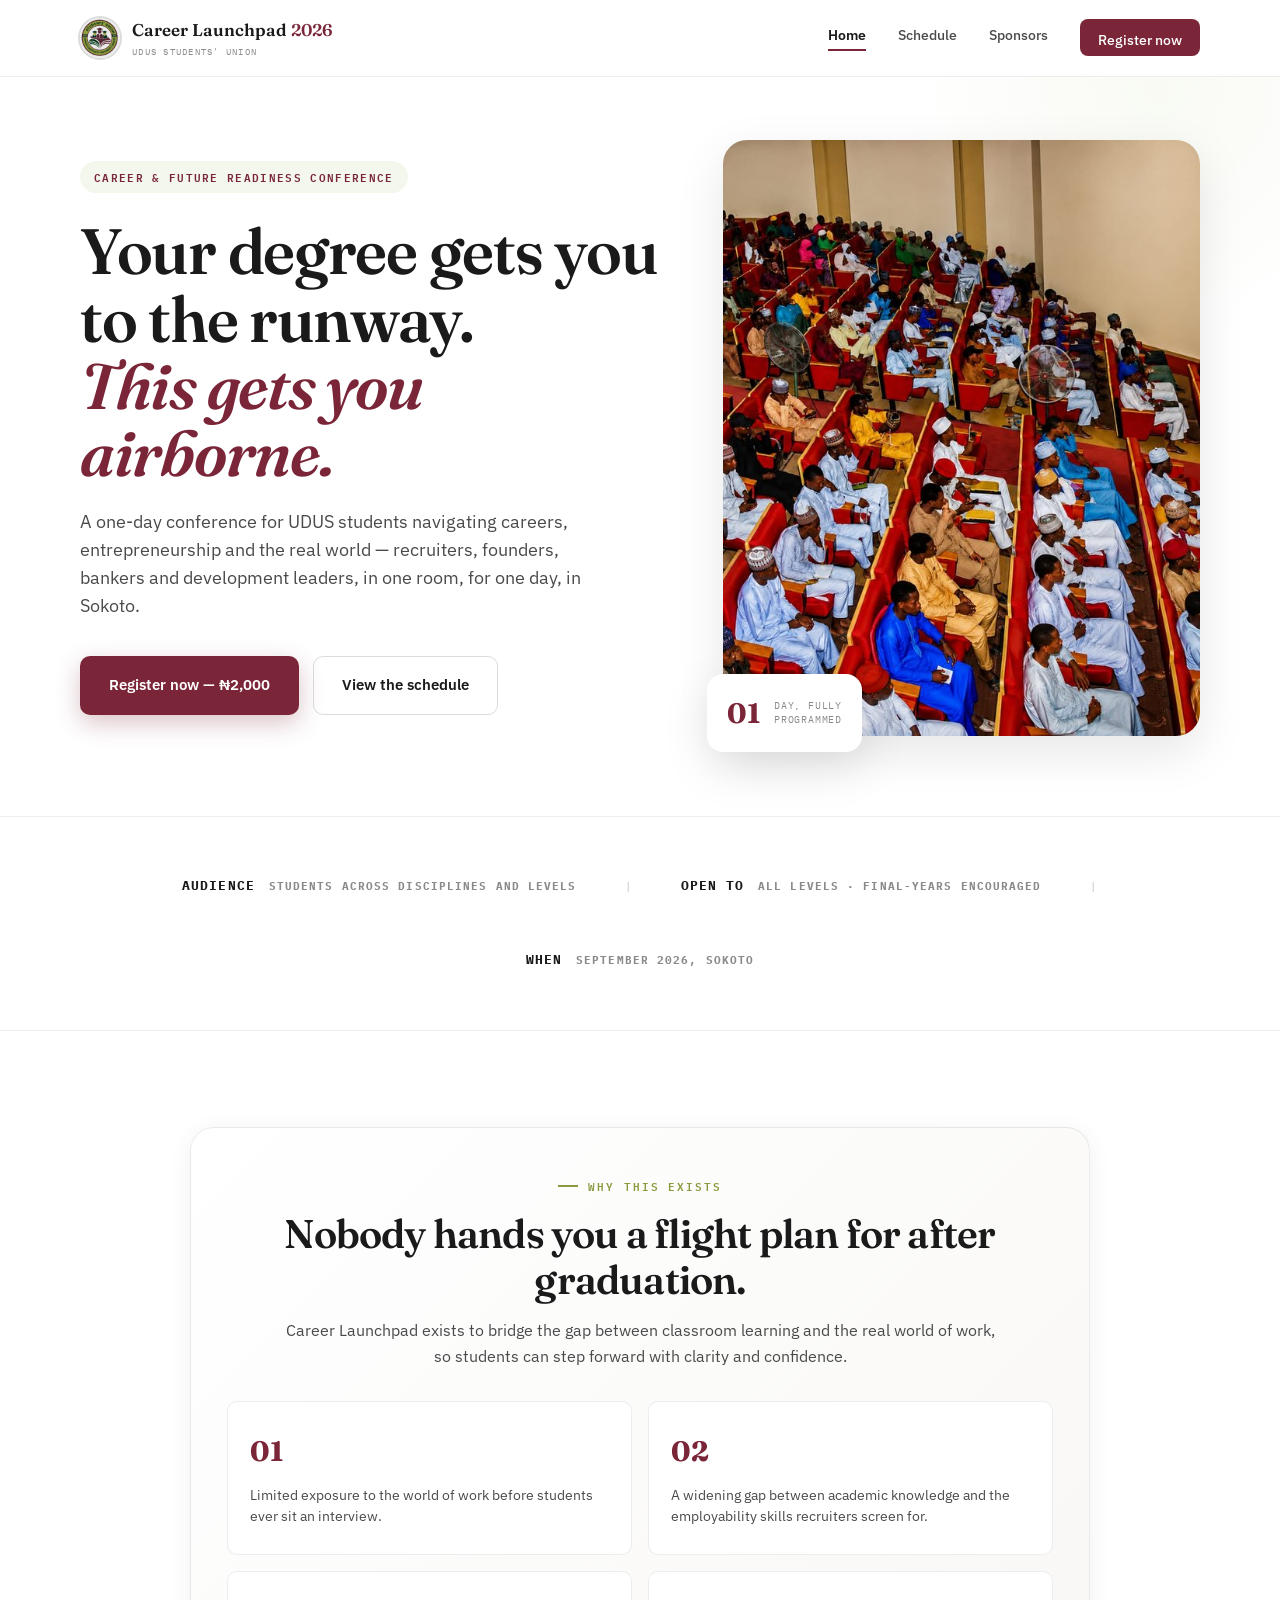
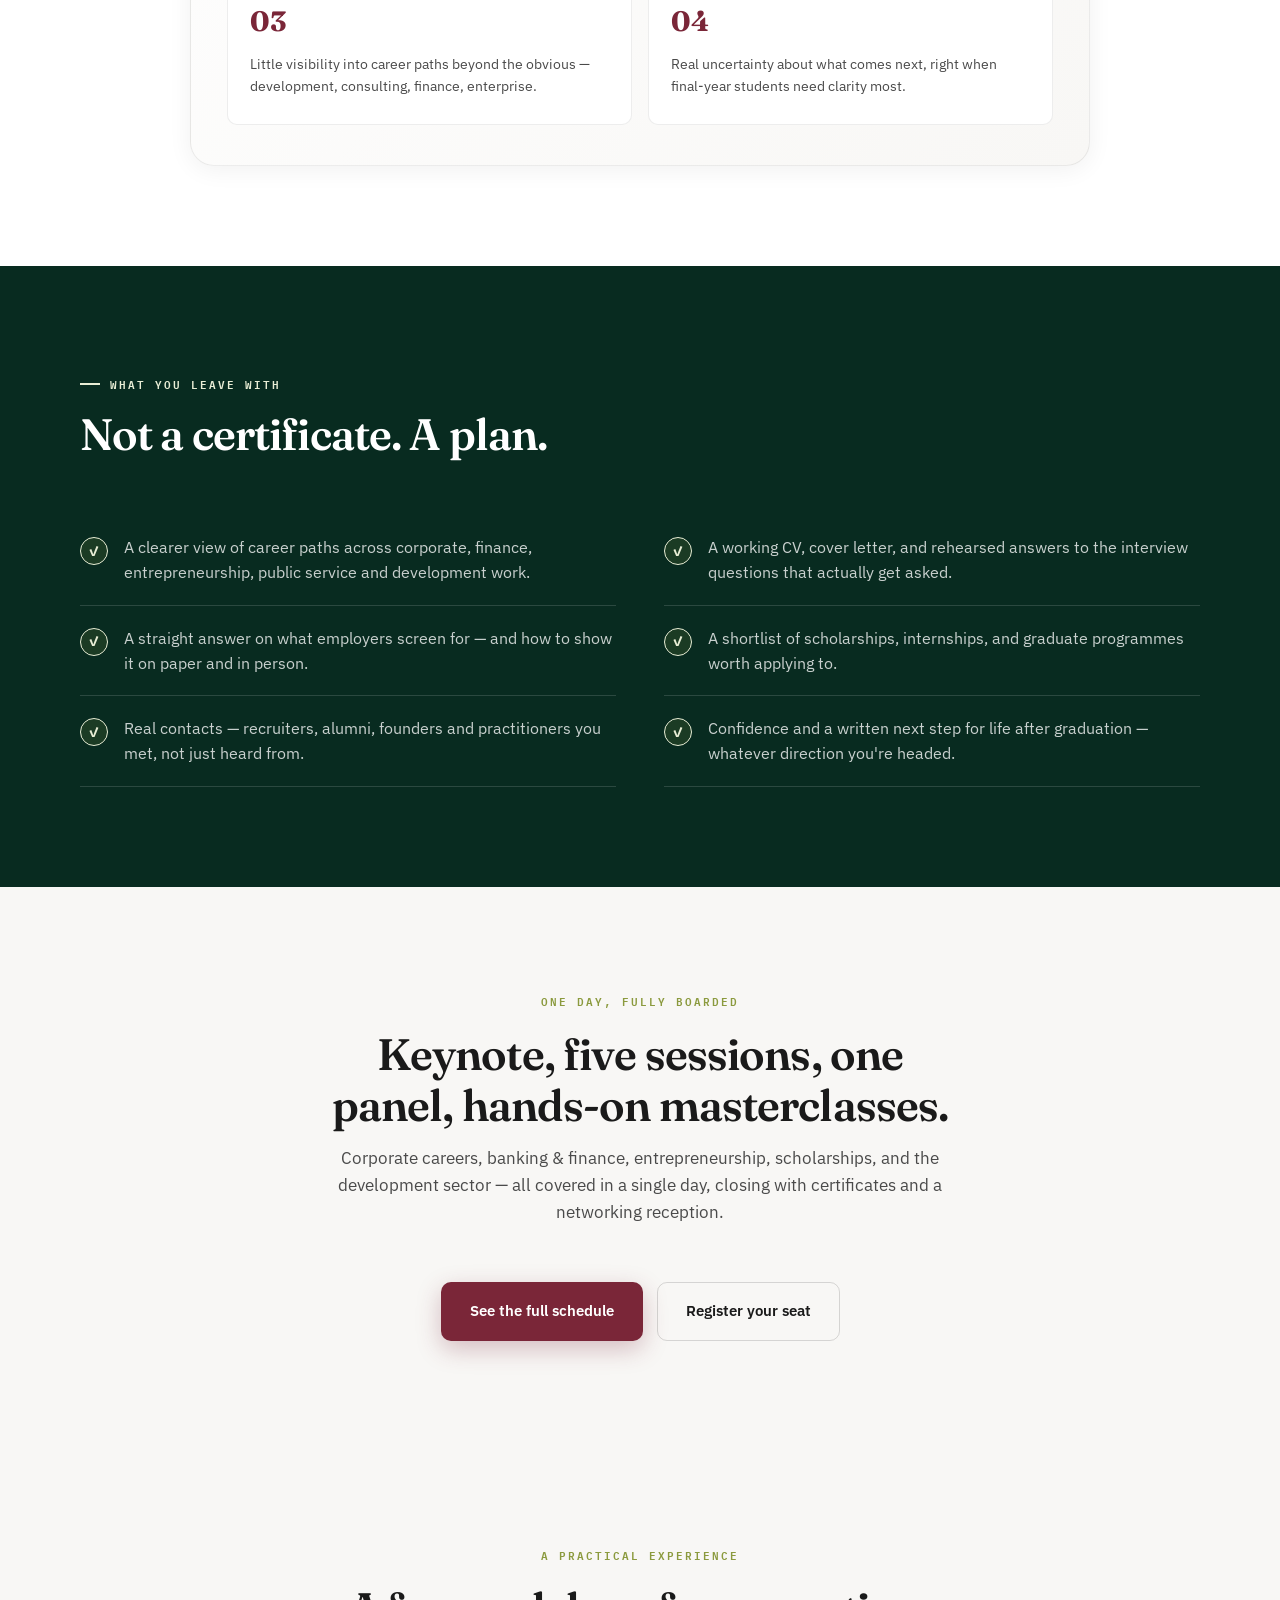
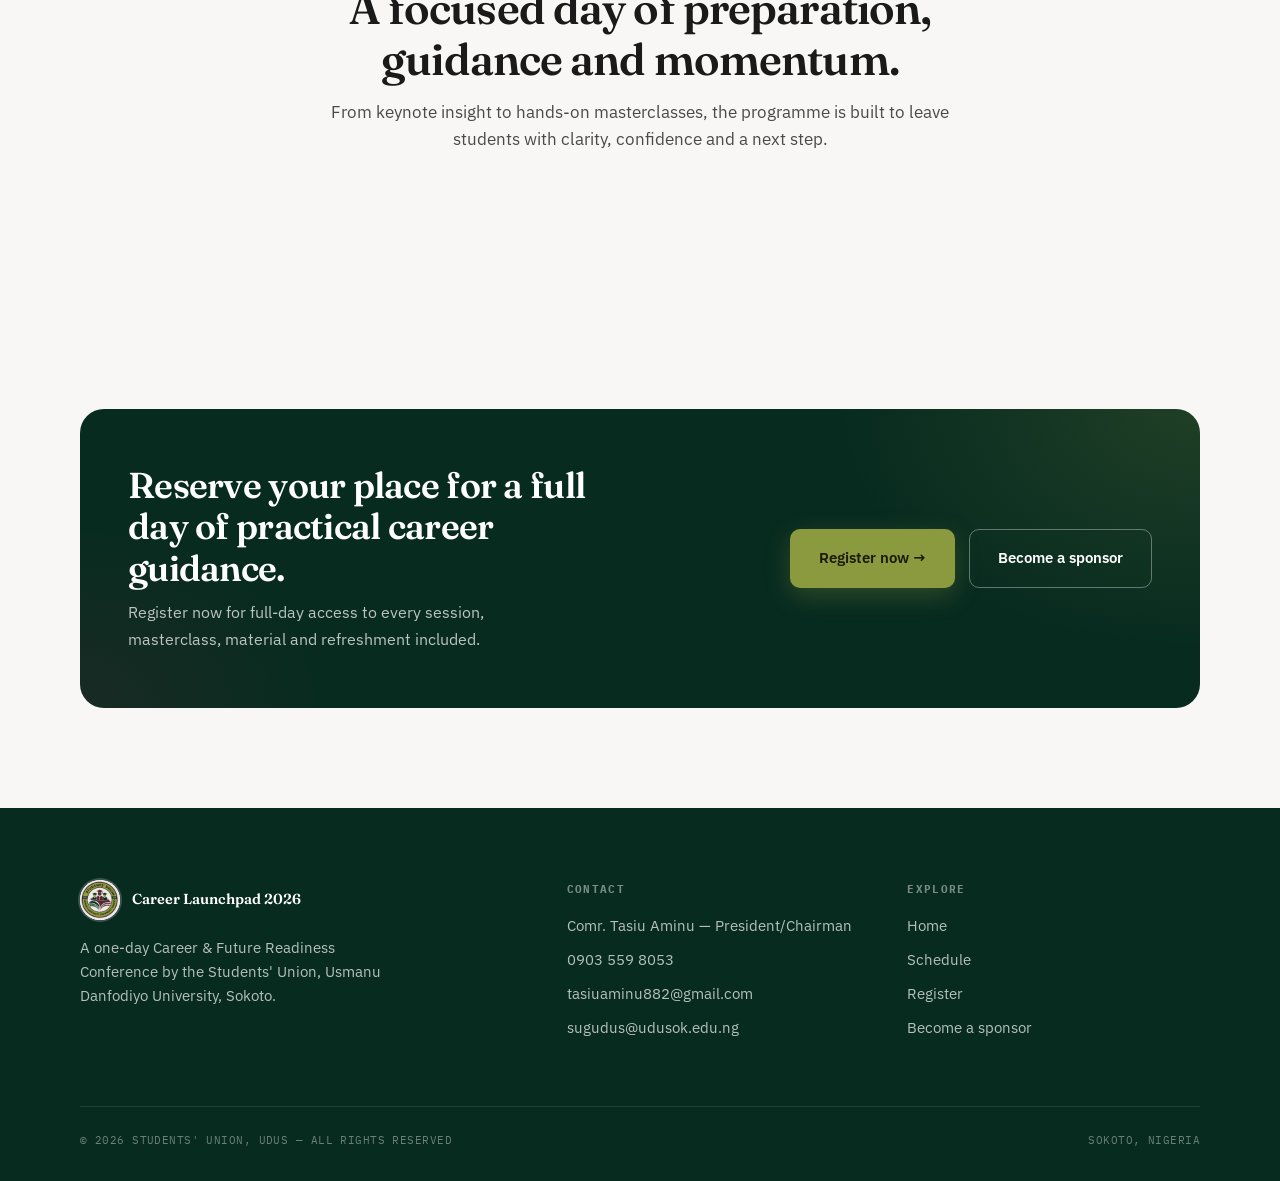
==== index.html @ d5c32422 "first commit" ====
<!DOCTYPE html>
<html lang="en">
<head>
<meta charset="UTF-8">
<meta name="viewport" content="width=device-width, initial-scale=1.0">
<title>Career Launchpad 2026 — Career &amp; Future Readiness Conference | UDUS</title>
<meta name="description" content="Career Launchpad 2026: a one-day Career & Future Readiness Conference at Usmanu Danfodiyo University, Sokoto. Navigating Careers, Entrepreneurship and the Real World.">
<link rel="preconnect" href="https://fonts.googleapis.com">
<link rel="preconnect" href="https://fonts.gstatic.com" crossorigin>
<link href="https://fonts.googleapis.com/css2?family=Fraunces:ital,wght@0,500;0,600;0,700;1,500;1,600&family=IBM+Plex+Sans:wght@400;500;600;700&family=IBM+Plex+Mono:wght@400;500;600&display=swap" rel="stylesheet">
<link rel="stylesheet" href="styles.css">
</head>
<body>

<!-- ============ NAV ============ -->
<header class="site">
  <div class="navbar">
    <a href="index.html" class="brandmark">
      <span class="mark"><img src="images/logo.jpg" alt="UDUS Students' Union crest"></span>
      <div>Career Launchpad <span style="color:var(--maroon)">2026</span><small>UDUS Students' Union</small></div>
    </a>
    <input type="checkbox" id="navToggle">
    <nav class="links">
      <a href="index.html" class="active">Home</a>
      <a href="schedule.html">Schedule</a>
      <a href="sponsors.html">Sponsors</a>
      <a href="register.html" class="nav-cta">Register now</a>
    </nav>
    <label for="navToggle" class="burger"><span></span><span></span><span></span></label>
  </div>
</header>

<!-- ============ HERO ============ -->
<section class="home-hero">
  <div class="wrap home-grid">
    <div class="reveal">
      <span class="theme-tag">Career &amp; Future Readiness Conference</span>
      <h1 class="hero-title">Your degree gets you to the runway.<br><em>This gets you airborne.</em></h1>
      <p class="hero-sub">A one-day conference for UDUS students navigating careers, entrepreneurship and the real world — recruiters, founders, bankers and development leaders, in one room, for one day, in Sokoto.</p>
      <div class="hero-actions">
        <a href="register.html" class="btn btn-primary">Register now — ₦2,000</a>
        <a href="schedule.html" class="btn btn-ghost">View the schedule</a>
      </div>
    </div>

    <div class="hero-image-wrap reveal reveal-delay-1">
      <div class="img-frame">
        <picture>
          <source media="(max-width: 768px)" srcset="images/hero-mobile.jpg">
          <img src="images/hero.jpg" alt="Career Launchpad attendees on the UDUS campus" onerror="this.style.display='none'; this.parentElement.classList.remove('loaded');" onload="this.parentElement.classList.add('loaded');">
        </picture>
      </div>
      <div class="hero-badge">
        <span class="num">01</span>
        <span class="lbl">Day, fully<br>programmed</span>
      </div>
    </div>
  </div>
</section>

<!-- ============ TRUST BAR ============ -->
<section style="padding:28px 0; border-bottom:1px solid var(--line);">
  <div class="wrap">
    <div class="trust-bar reveal">
      <span><strong>Audience</strong> Students across disciplines and levels</span>
      <span style="color:var(--line-strong);">|</span>
      <span><strong>Open to</strong> All levels · final-years encouraged</span>
      <span style="color:var(--line-strong);">|</span>
      <span><strong>When</strong> September 2026, Sokoto</span>
    </div>
  </div>
</section>

<!-- ============ ABOUT / WHY ============ -->
<section id="about" class="about-section">
  <div class="wrap">
    <div class="about-grid reveal">
      <div class="about-intro-card">
        <div class="section-head about-head">
          <span class="eyebrow">Why this exists</span>
          <h2>Nobody hands you a flight plan for after graduation.</h2>
          <p>Career Launchpad exists to bridge the gap between classroom learning and the real world of work, so students can step forward with clarity and confidence.</p>
        </div>
        <div class="stat-grid-2">
          <div class="stat-cell">
            <div class="n">01</div>
            <div class="t">Limited exposure to the world of work before students ever sit an interview.</div>
          </div>
          <div class="stat-cell">
            <div class="n">02</div>
            <div class="t">A widening gap between academic knowledge and the employability skills recruiters screen for.</div>
          </div>
          <div class="stat-cell">
            <div class="n">03</div>
            <div class="t">Little visibility into career paths beyond the obvious — development, consulting, finance, enterprise.</div>
          </div>
          <div class="stat-cell">
            <div class="n">04</div>
            <div class="t">Real uncertainty about what comes next, right when final-year students need clarity most.</div>
          </div>
        </div>
      </div>
    </div>
  </div>
</section>

<!-- ============ WHAT YOU LEAVE WITH ============ -->
<section class="band-dark">
  <div class="wrap">
    <div class="section-head reveal">
      <span class="eyebrow on-dark">What you leave with</span>
      <h2>Not a certificate. A plan.</h2>
    </div>
    <div class="outcome-list reveal">
      <div class="outcome-item"><span class="mark">✓</span><p>A clearer view of career paths across corporate, finance, entrepreneurship, public service and development work.</p></div>
      <div class="outcome-item"><span class="mark">✓</span><p>A working CV, cover letter, and rehearsed answers to the interview questions that actually get asked.</p></div>
      <div class="outcome-item"><span class="mark">✓</span><p>A straight answer on what employers screen for — and how to show it on paper and in person.</p></div>
      <div class="outcome-item"><span class="mark">✓</span><p>A shortlist of scholarships, internships, and graduate programmes worth applying to.</p></div>
      <div class="outcome-item"><span class="mark">✓</span><p>Real contacts — recruiters, alumni, founders and practitioners you met, not just heard from.</p></div>
      <div class="outcome-item"><span class="mark">✓</span><p>Confidence and a written next step for life after graduation — whatever direction you're headed.</p></div>
    </div>
  </div>
</section>

<!-- ============ PROGRAM TEASER ============ -->
<section class="band-alt">
  <div class="wrap">
    <div class="section-head reveal center">
      <span class="eyebrow center">One day, fully boarded</span>
      <h2>Keynote, five sessions, one panel, hands-on masterclasses.</h2>
      <p>Corporate careers, banking &amp; finance, entrepreneurship, scholarships, and the development sector — all covered in a single day, closing with certificates and a networking reception.</p>
    </div>
    <div class="hero-actions reveal" style="justify-content:center;">
      <a href="schedule.html" class="btn btn-primary">See the full schedule</a>
      <a href="register.html" class="btn btn-ghost">Register your seat</a>
    </div>
  </div>
</section>

<!-- ============ EXPERIENCE SNAPSHOT ============ -->
<section class="band-alt">
  <div class="wrap">
    <div class="section-head reveal center">
      <span class="eyebrow center">A practical experience</span>
      <h2>A focused day of preparation, guidance and momentum.</h2>
      <p>From keynote insight to hands-on masterclasses, the programme is built to leave students with clarity, confidence and a next step.</p>
    </div>
  </div>
</section>

<!-- ============ CTA BANNER ============ -->
<section class="band-alt">
  <div class="wrap">
    <div class="cta-banner reveal">
      <div>
        <h3>Reserve your place for a full day of practical career guidance.</h3>
        <p>Register now for full-day access to every session, masterclass, material and refreshment included.</p>
      </div>
      <div class="cta-actions">
        <a href="register.html" class="btn btn-olive">Register now →</a>
        <a href="sponsors.html" class="btn btn-ghost on-dark">Become a sponsor</a>
      </div>
    </div>
  </div>
</section>

<!-- ============ FOOTER ============ -->
<footer>
  <div class="wrap">
    <div class="foot-grid">
      <div>
        <a href="index.html" class="brandmark" style="margin-bottom:16px; display:flex;">
          <span class="mark"><img src="images/logo.jpg" alt="UDUS Students' Union crest"></span>
          Career Launchpad 2026
        </a>
        <p style="max-width:320px;">A one-day Career &amp; Future Readiness Conference by the Students' Union, Usmanu Danfodiyo University, Sokoto.</p>
      </div>
      <div>
        <h5>Contact</h5>
        <p>Comr. Tasiu Aminu — President/Chairman</p>
        <a href="tel:+2349035598053">0903 559 8053</a>
        <a href="mailto:tasiuaminu882@gmail.com">tasiuaminu882@gmail.com</a>
        <a href="mailto:sugudus@udusok.edu.ng">sugudus@udusok.edu.ng</a>
      </div>
      <div>
        <h5>Explore</h5>
        <a href="index.html">Home</a>
        <a href="schedule.html">Schedule</a>
        <a href="register.html">Register</a>
        <a href="sponsors.html">Become a sponsor</a>
      </div>
    </div>
    <div class="foot-bottom">
      <span>© 2026 STUDENTS' UNION, UDUS — ALL RIGHTS RESERVED</span>
      <span>SOKOTO, NIGERIA</span>
    </div>
  </div>
</footer>

<div class="toast" id="toast"></div>

<script src="script.js"></script>
</body>
</html>
---- styles.css ----
/* ==========================================================================
   CAREER LAUNCHPAD 2026 — Clean, white-based, highly converting redesign
   White + SU Logo accents (maroon, olive, forest green)
   Mobile-first, scroll-reveal, image-integrated
   ========================================================================== */

:root{
  /* === Base whites & neutrals === */
  --bg:          #FFFFFF;
  --bg-soft:     #F8F7F5;
  --bg-warm:     #F0EDE8;
  --surface:     #FFFFFF;
  --surface-warm:#FAF9F7;
  --ink:         #1A1A1A;
  --ink-soft:    #4A4A4A;
  --ink-faint:   #8A8A8A;
  --ink-muted:   #B0B0B0;

  /* === SU Logo colours === */
  --maroon:      #7A2638;
  --maroon-light:#94304A;
  --maroon-deep: #5C1C2A;
  --green:       #0B3D2E;
  --green-deep:  #082B20;
  --olive:       #8B9A3E;
  --olive-soft:  #E8EDD5;
  --olive-light: #F4F7EC;

  /* === Functional === */
  --line:          rgba(0,0,0,0.07);
  --line-strong:   rgba(0,0,0,0.14);
  --line-white:    rgba(255,255,255,0.14);
  --shadow:        0 4px 24px rgba(0,0,0,0.06);
  --shadow-md:     0 8px 32px rgba(0,0,0,0.08);
  --shadow-lg:     0 16px 48px rgba(0,0,0,0.10);
  --shadow-xl:     0 24px 64px rgba(0,0,0,0.12);

  /* === Typography === */
  --display: 'Fraunces', Georgia, serif;
  --body:    'IBM Plex Sans', system-ui, sans-serif;
  --mono:    'IBM Plex Mono', monospace;

  --radius:    16px;
  --radius-sm: 10px;
  --radius-lg: 24px;
  --radius-xl: 32px;
}

*{box-sizing:border-box; margin:0; padding:0;}
html{scroll-behavior:smooth;}
body{
  background:var(--bg);
  color:var(--ink);
  font-family:var(--body);
  line-height:1.65;
  -webkit-font-smoothing:antialiased;
  overflow-x:hidden;
}
a{color:inherit; text-decoration:none;}
img{max-width:100%; display:block;}
ul{list-style:none;}
button{font-family:inherit; cursor:pointer;}
input, select, textarea{font-family:inherit;}

.wrap{
  max-width:1200px;
  margin:0 auto;
  padding:0 24px;
}
@media (min-width:768px){ .wrap{padding:0 40px;} }

/* ==========================================================================
   TYPOGRAPHY
   ========================================================================== */
h1,h2,h3,h4{
  font-family:var(--display);
  font-weight:600;
  letter-spacing:-0.02em;
  color:var(--ink);
  line-height:1.15;
}

.eyebrow{
  font-family:var(--mono);
  font-size:11px;
  letter-spacing:0.18em;
  text-transform:uppercase;
  color:var(--olive);
  display:inline-flex;
  align-items:center;
  gap:10px;
  font-weight:600;
}
.eyebrow::before{
  content:'';
  width:20px; height:2px;
  background:var(--olive);
  display:inline-block;
}
.eyebrow.on-dark{ color:var(--olive-soft); }
.eyebrow.on-dark::before{ background:var(--olive-soft); }
.eyebrow.center{ justify-content:center; }
.eyebrow.center::before{ content:none; }

/* ==========================================================================
    REVEAL ANIMATIONS
    ========================================================================== */
.reveal{
  opacity:0;
  transform:translateY(28px);
  transition:opacity .8s cubic-bezier(.22,1,.36,1), transform .8s cubic-bezier(.22,1,.36,1);
}
.reveal.in{opacity:1; transform:translateY(0);}
.reveal-delay-1{transition-delay:.1s;}
.reveal-delay-2{transition-delay:.2s;}
.reveal-delay-3{transition-delay:.3s;}
@media (prefers-reduced-motion:reduce){
  .reveal{opacity:1; transform:none; transition:none;}
  html{scroll-behavior:auto;}
}

/* Staggered children reveal */
.reveal-group > * {
  opacity: 0;
  transform: translateY(20px);
  transition: opacity .6s cubic-bezier(.22,1,.36,1), transform .6s cubic-bezier(.22,1,.36,1);
}
.reveal-group.in > *:nth-child(1) { transition-delay: 0s; opacity: 1; transform: translateY(0); }
.reveal-group.in > *:nth-child(2) { transition-delay: .08s; opacity: 1; transform: translateY(0); }
.reveal-group.in > *:nth-child(3) { transition-delay: .16s; opacity: 1; transform: translateY(0); }
.reveal-group.in > *:nth-child(4) { transition-delay: .24s; opacity: 1; transform: translateY(0); }
.reveal-group.in > *:nth-child(5) { transition-delay: .32s; opacity: 1; transform: translateY(0); }
.reveal-group.in > *:nth-child(6) { transition-delay: .40s; opacity: 1; transform: translateY(0); }

/* ==========================================================================
   BUTTONS
   ========================================================================== */
.btn{
  display:inline-flex; align-items:center; justify-content:center; gap:8px;
  padding:16px 28px; border-radius:10px; font-weight:600; font-size:15px;
  border:1.5px solid transparent;
  transition:transform .25s cubic-bezier(.22,1,.36,1), box-shadow .25s cubic-bezier(.22,1,.36,1), background .25s ease, color .25s ease;
  white-space:nowrap;
  position:relative; overflow:hidden;
}
.btn::before{
  content:''; position:absolute; inset:0;
  background:linear-gradient(135deg, rgba(255,255,255,0.15) 0%, transparent 60%);
  opacity:0; transition:opacity .3s ease;
  pointer-events:none;
}
.btn:hover{transform:translateY(-3px);}
.btn:hover::before{opacity:1;}
.btn:active{transform:translateY(-1px) scale(0.98);}

.btn-primary{
  background:var(--maroon); color:#fff;
  box-shadow:0 8px 24px rgba(122,38,56,0.28);
}
.btn-primary:hover{
  background:var(--maroon-light);
  box-shadow:0 12px 32px rgba(122,38,56,0.38);
}

.btn-olive{
  background:var(--olive); color:#1a1a06;
  box-shadow:0 8px 24px rgba(139,154,62,0.28);
}
.btn-olive:hover{
  background:#9DAD48;
  box-shadow:0 12px 32px rgba(139,154,62,0.38);
}

.btn-ghost{
  background:transparent; color:var(--ink);
  border:1.5px solid var(--line-strong);
}
.btn-ghost:hover{background:var(--bg-warm); border-color:var(--ink-faint);}
.btn-ghost.on-dark{color:#fff; border-color:rgba(255,255,255,0.35);}
.btn-ghost.on-dark:hover{background:rgba(255,255,255,0.08);}

.btn-white{
  background:#fff; color:var(--maroon);
  box-shadow:0 4px 16px rgba(0,0,0,0.08);
}
.btn-white:hover{box-shadow:0 8px 24px rgba(0,0,0,0.12);}

/* Button ripple effect */
.btn::after{
  content:''; position:absolute; inset:0;
  background:radial-gradient(circle at var(--x,50%) var(--y,50%), rgba(255,255,255,0.3) 0%, transparent 60%);
  opacity:0; transition:opacity .4s ease;
  pointer-events:none;
}
.btn:hover::after{opacity:1;}

/* ==========================================================================
   PHOTO SLOTS & IMAGE FRAMES
   ========================================================================== */
.photo-slot{
  position:relative; overflow:hidden;
  background:var(--bg-warm);
  border-radius:var(--radius);
}
.photo-slot img{
  width:100%; height:100%; object-fit:cover; display:block;
  transition:transform .6s cubic-bezier(.22,1,.36,1);
}
.photo-slot img.img-loading{
  opacity:0;
}
.photo-slot img.img-loaded{
  animation:imgFadeIn .6s ease forwards;
}
.photo-slot:hover img{transform:scale(1.05);}
.photo-slot .placeholder{
  position:absolute; inset:0;
  display:flex; flex-direction:column; align-items:center; justify-content:center;
  gap:10px; text-align:center; padding:20px;
  background:
    repeating-linear-gradient(135deg, rgba(0,0,0,0.02) 0 14px, transparent 14px 28px),
    linear-gradient(160deg, var(--bg-warm), var(--surface));
  border:2px dashed var(--line-strong);
}
.photo-slot .placeholder svg{width:28px; height:28px; opacity:0.4; color:var(--maroon);}
.photo-slot .placeholder .fname{
  font-family:var(--mono); font-size:10.5px; letter-spacing:0.05em; color:var(--ink-faint);
}
.photo-slot .placeholder .fdim{
  font-family:var(--mono); font-size:9.5px; color:var(--ink-muted);
}
.photo-slot.loaded .placeholder{display:none;}

@keyframes imgFadeIn{
  from{opacity:0; transform:scale(1.02);}
  to{opacity:1; transform:scale(1);}
}

.img-frame{
  border-radius:var(--radius-lg);
  overflow:hidden;
  box-shadow:var(--shadow-lg);
}
.img-frame img{width:100%; height:100%; object-fit:cover; display:block;}

/* ==========================================================================
   NAVIGATION
   ========================================================================== */
header.site{
  position:fixed; top:0; left:0; right:0; z-index:500;
  background:rgba(255,255,255,0.92);
  backdrop-filter:blur(12px);
  border-bottom:1px solid var(--line);
  transition:background .3s ease, box-shadow .3s ease;
}
header.site.scrolled{
  background:rgba(255,255,255,0.98);
  box-shadow:0 2px 20px rgba(0,0,0,0.06);
}

/* Mobile nav overlay */
@media (max-width:860px){
  nav.links::before{
    content:''; position:fixed; inset:0; background:rgba(0,0,0,0);
    pointer-events:none; transition:background .4s ease;
    z-index:-1;
  }
  #navToggle:checked ~ nav.links::before{
    background:rgba(0,0,0,0.35); pointer-events:auto;
  }
}

/* Mobile menu link stagger animation */
@media (max-width:860px){
  nav.links a{
    opacity:0; transform:translateX(20px);
    transition:opacity .3s ease, transform .3s ease, color .2s ease;
  }
  #navToggle:checked ~ nav.links a{
    opacity:1; transform:translateX(0);
  }
  #navToggle:checked ~ nav.links a:nth-child(1){transition-delay:.05s;}
  #navToggle:checked ~ nav.links a:nth-child(2){transition-delay:.1s;}
  #navToggle:checked ~ nav.links a:nth-child(3){transition-delay:.15s;}
  #navToggle:checked ~ nav.links a:nth-child(4){transition-delay:.2s;}
  #navToggle:checked ~ nav.links a:nth-child(5){transition-delay:.25s;}
  #navToggle:checked ~ nav.links a:nth-child(6){transition-delay:.3s;}
}

/* Ensure nav links are visible on desktop */
@media (min-width:861px){
  nav.links a{opacity:1 !important; transform:none !important; transition-delay:0s !important;}
}


.navbar{
  display:flex; align-items:center; justify-content:space-between;
  padding:14px 24px;
  max-width:1200px; margin:0 auto;
}
@media (min-width:768px){ .navbar{padding:16px 40px;} }

.brandmark{
  display:flex; align-items:center; gap:12px;
  font-family:var(--display); font-weight:600; font-size:17px;
  color:var(--ink);
  transition:opacity .2s ease;
}
.brandmark:hover{opacity:0.85;}
.brandmark .mark{
  width:40px; height:40px; border-radius:50%; flex:none; overflow:hidden;
  box-shadow:0 0 0 2px var(--line-strong);
  background:var(--bg);
  transition:transform .3s ease, box-shadow .3s ease;
}
.brandmark:hover .mark{transform:scale(1.08); box-shadow:0 0 0 3px var(--maroon);}
.brandmark .mark img{width:100%; height:100%; object-fit:cover; display:block;}
.brandmark small{
  display:block; font-family:var(--mono); font-weight:400; font-size:9px;
  letter-spacing:0.14em; color:var(--ink-faint); text-transform:uppercase; margin-top:1px;
}

nav.links{display:flex; align-items:center; gap:32px;}
nav.links a{
  font-size:14px; color:var(--ink-soft); font-weight:500;
  transition:color .2s ease;
  white-space:nowrap;
  position:relative;
  padding-bottom:4px;
}
nav.links a::after{
  content:''; position:absolute; left:0; right:100%; bottom:0; height:2px;
  background:var(--maroon);
  transition:right .3s cubic-bezier(.22,1,.36,1);
}
nav.links a:hover{color:var(--ink);}
nav.links a:hover::after{right:0;}
nav.links a.active{color:var(--ink); font-weight:600;}
nav.links a.active::after{right:0;}

.nav-cta{
  background:var(--maroon);
  color:#fff !important;
  font-weight:600; font-size:13px;
  padding:10px 18px;
  border-radius:8px;
  transition:transform .2s cubic-bezier(.22,1,.36,1), box-shadow .2s ease, background .2s ease;
}
.nav-cta::after{display:none !important;}
.nav-cta:hover{transform:translateY(-2px); box-shadow:0 8px 20px rgba(122,38,56,0.3); background:var(--maroon-light);}
.nav-cta:active{transform:translateY(0) scale(0.97);}

#navToggle{display:none;}
.burger{display:none; flex-direction:column; gap:5px; cursor:pointer; z-index:600; padding:4px;}
.burger span{width:24px; height:2px; background:var(--ink); transition:all .3s cubic-bezier(.22,1,.36,1);}

@media (max-width:860px){
  nav.links{
    position:fixed; top:0; right:-100%; height:100vh; width:78%; max-width:320px;
    background:var(--surface); flex-direction:column; justify-content:center;
    align-items:flex-start; padding:40px; gap:24px; transition:right .4s cubic-bezier(.22,1,.36,1);
    border-left:1px solid var(--line); box-shadow:var(--shadow-xl);
  }
  nav.links a{font-size:18px;}
  #navToggle:checked ~ nav.links{right:0;}
  .burger{display:flex;}
  #navToggle:checked ~ .burger span:nth-child(1){transform:rotate(45deg) translate(5px,5px);}
  #navToggle:checked ~ .burger span:nth-child(2){opacity:0; transform:scaleX(0);}
  #navToggle:checked ~ .burger span:nth-child(3){transform:rotate(-45deg) translate(5px,-5px);}
}

/* ==========================================================================
   HOME HERO
   ========================================================================== */
.trust-bar{
  display:flex; flex-wrap:nowrap; justify-content:center; align-items:center; gap:10px 18px;
  text-align:center; font-size:16px; line-height:1.4; color:var(--ink-soft);
  font-weight:700;
}
.trust-bar strong{
  color:var(--ink); font-weight:900;
  text-transform:uppercase;
  letter-spacing:0.08em;
  font-size:13px;
  display:inline-block;
  margin-right:6px;
}
.trust-bar > span{
  padding:4px 0;
  white-space:nowrap;
}
@media (max-width:900px){
  .trust-bar{flex-wrap:wrap; font-size:15px;}
}
@media (max-width:760px){
  .trust-bar{flex-direction:column; gap:10px; font-size:15px;}
  .trust-bar > span{display:block; white-space:normal;}
  .trust-bar [style*="color:var(--line-strong)"]{display:none;}
}

.home-hero{
  padding:140px 0 80px;
  background:var(--bg);
  position:relative;
  border-bottom:1px solid var(--line);
  overflow:hidden;
}
.home-hero::before{
  content:''; position:absolute; top:-20%; right:-10%; width:500px; height:500px;
  background:radial-gradient(circle, var(--olive-light) 0%, transparent 70%);
  opacity:0.6; pointer-events:none;
  animation:heroGlow 8s ease-in-out infinite alternate;
}
@keyframes heroGlow{
  from{transform:scale(1) translate(0,0); opacity:0.5;}
  to{transform:scale(1.1) translate(-20px,10px); opacity:0.7;}
}

.home-grid{
  display:grid; grid-template-columns:1.1fr 0.9fr; gap:60px; align-items:center;
  position:relative; z-index:1;
}
@media (max-width:960px){ .home-grid{grid-template-columns:1fr; gap:48px;} }

.theme-tag{
  font-family:var(--mono); font-size:11px; letter-spacing:0.12em; text-transform:uppercase;
  color:var(--maroon); background:var(--olive-light);
  padding:7px 14px; border-radius:20px; font-weight:600;
  display:inline-block; margin-bottom:24px;
}

h1.hero-title{
  font-size:clamp(36px, 5.5vw, 64px);
  line-height:1.05;
  color:var(--ink);
}
h1.hero-title em{
  font-style:italic; color:var(--maroon);
}

.hero-sub{
  margin-top:22px; max-width:520px;
  font-size:17.5px; color:var(--ink-soft); line-height:1.6;
}

.hero-actions{
  display:flex; gap:14px; margin-top:36px; flex-wrap:wrap;
}

.hero-meta{
  display:flex; gap:32px; margin-top:40px; flex-wrap:wrap;
}
.hero-meta div{
  font-family:var(--mono); font-size:11px; color:var(--ink-faint);
  text-transform:uppercase; letter-spacing:0.08em;
}
.hero-meta div b{
  display:block; font-family:var(--body); font-size:15px; color:var(--ink);
  font-weight:600; text-transform:none; letter-spacing:0; margin-top:4px;
}

/* Hero image card */
.hero-image-wrap{
  position:relative;
}
.hero-image-wrap .img-frame{
  aspect-ratio:4/5;
  position:relative;
}
.hero-image-wrap .hero-badge{
  position:absolute; bottom:-16px; left:-16px; z-index:3;
  background:var(--surface); border-radius:var(--radius);
  padding:16px 20px; box-shadow:var(--shadow-lg);
  display:flex; align-items:center; gap:14px;
}
.hero-badge .num{
  font-family:var(--display); font-size:28px; color:var(--maroon); font-weight:700;
}
.hero-badge .lbl{
  font-family:var(--mono); font-size:10px; color:var(--ink-faint);
  text-transform:uppercase; letter-spacing:0.08em; max-width:110px; line-height:1.4;
}

@media (max-width:960px){
  .home-hero{padding:120px 0 60px;}
  .hero-image-wrap .hero-badge{bottom:-12px; left:12px;}
}
@media (max-width:560px){
  .wrap{padding:0 20px;}
  .home-hero{padding:110px 0 48px;}
  .page-hero{padding:128px 0 56px;}
  .hero-actions{flex-direction:column; align-items:stretch;}
  .hero-actions .btn{width:100%; justify-content:center;}
  .hero-meta{gap:16px; margin-top:28px;}
  .hero-meta div{flex:1 1 100%;}
  .hero-image-wrap .hero-badge{left:10px; right:10px; bottom:-8px; padding:14px 16px;}
  .section-head{margin-bottom:40px;}
  .cta-banner{padding:32px 24px;}
  .cta-actions{flex-direction:column; align-items:stretch; width:100%;}
  .cta-actions .btn{width:100%; justify-content:center;}
  .brandmark{gap:8px; font-size:15px;}
  .brandmark .mark{width:36px; height:36px;}
  .brandmark small{display:none;}
}

/* ==========================================================================
   SECTION SHELL
   ========================================================================== */
section{padding:100px 0;}
@media (max-width:768px){ section{padding:72px 0;} }

.section-head{max-width:640px; margin-bottom:56px;}
.section-head h2{font-size:clamp(28px, 3.6vw, 44px); margin-top:16px;}
.section-head p{margin-top:14px; color:var(--ink-soft); font-size:16.5px;}
.section-head.center{margin-left:auto; margin-right:auto; text-align:center;}

.band-alt{background:var(--bg-soft);}
.band-warm{background:var(--bg-warm);}
.band-dark{background:var(--green-deep); color:#fff;}
.band-maroon{background:var(--maroon); color:#fff;}
.band-dark .section-head p{color:rgba(255,255,255,0.72);}
.band-dark h2{color:#fff;}

/* ==========================================================================
   ABOUT / WHY
   ========================================================================== */
.about-section{padding-top:96px;}
.about-grid{
  display:grid; justify-items:center;
}
.about-intro-card{
  width:min(100%, 900px);
  background:linear-gradient(135deg, var(--surface), var(--bg-soft));
  border:1px solid var(--line);
  border-radius:var(--radius-lg);
  padding:40px 36px;
  box-shadow:var(--shadow);
}
.about-head{max-width:720px; margin:0 auto 24px; text-align:center;}
.about-head h2{margin-top:16px; font-size:clamp(28px,3.4vw,40px);}
.about-head p{margin-top:14px; color:var(--ink-soft); font-size:16px;}

.about-image{aspect-ratio:3/4; border-radius:var(--radius-lg); overflow:hidden; box-shadow:var(--shadow-lg);}
.about-image img{width:100%; height:100%; object-fit:cover;}

.stat-grid-2{display:grid; grid-template-columns:repeat(2,1fr); gap:16px; margin-top:32px;}
@media (max-width:900px){ .about-intro-card{padding:32px 24px;} }
@media (max-width:480px){ .stat-grid-2{grid-template-columns:1fr;} }

.stat-cell{
  background:var(--surface); border:1px solid var(--line); border-radius:var(--radius-sm);
  padding:26px 22px;
}
.stat-cell .n{font-family:var(--display); font-size:28px; font-weight:700; color:var(--maroon);}
.stat-cell .t{font-size:14px; color:var(--ink-soft); margin-top:10px; line-height:1.55;}

/* ==========================================================================
   OUTCOMES
   ========================================================================== */
.outcome-list{display:grid; grid-template-columns:repeat(2,1fr); gap:0 48px;}
@media (max-width:760px){ .outcome-list{grid-template-columns:1fr;} }

.outcome-item{
  display:flex; gap:16px; align-items:flex-start;
  padding:20px 0; border-bottom:1px solid var(--line);
}
.band-dark .outcome-item{border-bottom-color:var(--line-white);}

.outcome-item .mark{
  flex:none; width:28px; height:28px; border-radius:50%;
  background:var(--olive-light); border:1.5px solid var(--olive);
  color:var(--olive); display:flex; align-items:center; justify-content:center;
  font-size:13px; font-weight:700; margin-top:2px;
}
.band-dark .outcome-item .mark{
  background:rgba(139,154,62,0.15); border-color:var(--olive-soft); color:var(--olive-soft);
}

.outcome-item p{font-size:15.5px; color:var(--ink-soft); line-height:1.6;}
.band-dark .outcome-item p{color:rgba(255,255,255,0.78);}

/* ==========================================================================
   SCHEDULE
   ========================================================================== */
.sched-table{
  border:1px solid var(--line); border-radius:var(--radius); overflow:hidden;
  background:var(--surface); box-shadow:var(--shadow);
}
.sched-row{
  display:grid; grid-template-columns:120px 1fr 140px; gap:18px; align-items:center;
  padding:22px 28px; border-bottom:1px solid var(--line);
  transition:background .25s ease, transform .25s ease, box-shadow .25s ease;
  position:relative;
}
.sched-row:hover{background:var(--bg-soft); transform:translateX(4px); box-shadow:var(--shadow); z-index:1;}
.sched-row:last-child{border-bottom:none;}

.sched-row .tcode{
  font-family:var(--mono); font-size:11.5px; color:var(--maroon);
  letter-spacing:0.06em; font-weight:600; text-transform:uppercase;
}
.sched-row .seg h4{font-size:17px; color:var(--ink); font-weight:600; transition:color .2s ease;}
.sched-row:hover .seg h4{color:var(--maroon);}
.sched-row .seg p{font-size:14px; color:var(--ink-soft); margin-top:4px;}
.sched-row .fmt{
  font-family:var(--mono); font-size:10.5px; text-transform:uppercase; letter-spacing:0.06em;
  color:var(--ink-faint); text-align:right;
  background:var(--bg-soft); border-radius:20px; padding:6px 14px;
  justify-self:end;
  transition:background .2s ease, color .2s ease;
}
.sched-row:hover .fmt{background:var(--olive-light); color:var(--olive);}

@media (max-width:720px){
  .sched-row{grid-template-columns:1fr; gap:6px; padding:20px 22px;}
  .sched-row:hover{transform:translateY(-2px);}
  .sched-row .fmt{text-align:left; justify-self:start;}
}

/* ==========================================================================
   MASTERCLASSES
   ========================================================================== */
.mc-grid{display:grid; grid-template-columns:repeat(3,1fr); gap:20px;}
@media (max-width:960px){ .mc-grid{grid-template-columns:repeat(2,1fr);} }
@media (max-width:560px){ .mc-grid{grid-template-columns:1fr;} }

.mc-card{
  background:var(--surface); border:1px solid var(--line); border-radius:var(--radius);
  padding:28px;
  transition:transform .35s cubic-bezier(.22,1,.36,1), box-shadow .35s cubic-bezier(.22,1,.36,1), border-color .3s ease;
  position:relative; overflow:hidden;
}
.mc-card::before{
  content:''; position:absolute; top:0; left:0; right:0; height:3px;
  background:linear-gradient(90deg, var(--maroon), var(--olive));
  transform:scaleX(0); transform-origin:left;
  transition:transform .4s cubic-bezier(.22,1,.36,1);
}
.mc-card:hover{transform:translateY(-6px); box-shadow:var(--shadow-lg); border-color:var(--line-strong);}
.mc-card:hover::before{transform:scaleX(1);}
.mc-card .tag{
  font-family:var(--mono); font-size:10px; color:var(--maroon);
  letter-spacing:0.1em; text-transform:uppercase; font-weight:600;
  background:var(--olive-light); padding:5px 10px; border-radius:6px; display:inline-block;
  transition:background .3s ease, color .3s ease;
}
.mc-card:hover .tag{background:var(--maroon); color:#fff;}
.mc-card h4{font-size:18px; margin-top:14px; transition:color .2s ease;}
.mc-card:hover h4{color:var(--maroon);}
.mc-card p{font-size:14px; color:var(--ink-soft); margin-top:10px; line-height:1.6;}

/* ==========================================================================
   GALLERY
   ========================================================================== */
.gallery-grid{display:grid; grid-template-columns:repeat(4,1fr); gap:16px;}
@media (max-width:900px){ .gallery-grid{grid-template-columns:repeat(2,1fr);} }

.gallery-grid .photo-slot{aspect-ratio:1/1; border-radius:var(--radius);}
.gallery-grid .photo-slot .placeholder{border-radius:var(--radius);}

/* ==========================================================================
   CTA BANNER
   ========================================================================== */
.cta-banner{
  background:var(--green-deep); border-radius:var(--radius-lg);
  padding:56px 48px;
  display:flex; align-items:center; justify-content:space-between; gap:32px; flex-wrap:wrap;
  color:#fff; position:relative; overflow:hidden;
}
.cta-banner::before{
  content:''; position:absolute; inset:0;
  background:
    radial-gradient(ellipse 600px 400px at 100% 0%, rgba(139,154,62,0.18), transparent 60%),
    radial-gradient(ellipse 400px 300px at 0% 100%, rgba(122,38,56,0.15), transparent 60%);
}
.cta-banner > *{position:relative; z-index:1;}
.cta-banner h3{color:#fff; font-size:clamp(24px,3.2vw,36px); max-width:500px;}
.cta-banner p{color:rgba(255,255,255,0.72); margin-top:10px; max-width:440px; font-size:16px;}
.cta-actions{display:flex; gap:14px; flex-wrap:wrap;}

/* Inline CTA (light background) */
.inline-cta{
  background:var(--bg-soft); border-radius:var(--radius-lg);
  padding:48px 40px;
  display:flex; align-items:center; justify-content:space-between; gap:32px; flex-wrap:wrap;
}
.inline-cta h3{font-size:clamp(22px,2.8vw,30px);}
.inline-cta p{color:var(--ink-soft); margin-top:8px; max-width:420px;}

/* ==========================================================================
   REGISTRATION / GOOGLE FORM
   ========================================================================== */
.reg-hero{padding:160px 0 80px; background:var(--bg); border-bottom:1px solid var(--line);}

.reg-card{
  max-width:640px; margin:0 auto;
  background:var(--surface);
  border:1px solid var(--line); border-radius:var(--radius-lg);
  padding:48px 40px;
  box-shadow:var(--shadow-lg);
  text-align:center;
}
@media (max-width:560px){ .reg-card{padding:36px 24px;} }

.reg-card .price{
  font-family:var(--display); font-size:56px; font-weight:700; color:var(--maroon);
  line-height:1;
}
.reg-card .price-note{
  font-family:var(--mono); font-size:11px; letter-spacing:0.1em;
  text-transform:uppercase; color:var(--ink-faint); margin-top:8px;
}

.reg-features{
  display:grid; grid-template-columns:1fr 1fr; gap:12px;
  margin:36px 0; text-align:left;
}
@media (max-width:480px){ .reg-features{grid-template-columns:1fr;} }

.reg-feature{
  display:flex; gap:12px; align-items:flex-start;
  padding:14px; background:var(--bg-soft); border-radius:var(--radius-sm);
}
.reg-feature .check{
  flex:none; width:22px; height:22px; border-radius:50%;
  background:var(--olive-light); color:var(--olive);
  display:flex; align-items:center; justify-content:center;
  font-size:11px; font-weight:700; margin-top:2px;
}
.reg-feature p{font-size:14px; color:var(--ink-soft); line-height:1.5;}

.google-form-note{
  background:var(--olive-light); border:1px solid var(--olive-soft);
  border-radius:var(--radius-sm); padding:16px 20px;
  font-size:14px; color:var(--ink-soft); text-align:left;
  margin-bottom:24px;
}

/* ==========================================================================
   SPONSORSHIP
   ========================================================================== */
.spons-intro{display:grid; grid-template-columns:1fr 1fr; gap:48px; align-items:start;}
@media (max-width:900px){ .spons-intro{grid-template-columns:1fr;} }

.why-list{display:grid; gap:14px; margin-top:24px;}
.why-item{
  padding:18px 20px; background:var(--surface); border:1px solid var(--line); border-radius:var(--radius-sm);
  font-size:14.5px; color:var(--ink-soft); display:flex; gap:14px;
  transition:transform .2s ease, box-shadow .2s ease;
}
.why-item:hover{transform:translateY(-2px); box-shadow:var(--shadow);}
.why-item b{color:var(--ink); font-weight:600;}
.why-item .idx{
  flex:none; width:28px; height:28px; border-radius:50%;
  background:var(--olive-light); color:var(--olive);
  display:flex; align-items:center; justify-content:center;
  font-family:var(--mono); font-size:12px; font-weight:700;
}

.support-board{
  background:var(--green-deep); color:#fff; border-radius:var(--radius); overflow:hidden;
  box-shadow:var(--shadow-lg);
}
.support-head{
  padding:16px 20px; background:rgba(255,255,255,0.06);
  border-bottom:1px solid rgba(255,255,255,0.1);
  font-family:var(--mono); font-size:11px; letter-spacing:0.1em;
  text-transform:uppercase; color:rgba(255,255,255,0.55);
  display:flex; justify-content:space-between;
}
.support-row{
  display:flex; justify-content:space-between; padding:16px 20px;
  border-bottom:1px solid rgba(255,255,255,0.08);
  font-size:14px;
}
.support-row:last-child{border-bottom:none;}
.support-row .label{color:rgba(255,255,255,0.5); text-transform:uppercase; font-size:11px; letter-spacing:0.06em; font-family:var(--mono);}
.support-row .value{color:#fff; font-weight:500;}

/* Sponsor photo band */
.sponsor-photo-band{
  margin-top:56px; border-radius:var(--radius); overflow:hidden; position:relative;
  min-height:320px; aspect-ratio:16/7;
}
.sponsor-photo-band img{width:100%; height:100%; object-fit:cover;}
.sponsor-photo-band .band-copy{
  position:absolute; inset:0; z-index:2;
  display:flex; flex-direction:column; justify-content:center;
  padding:40px 48px;
  background:linear-gradient(90deg, rgba(8,43,32,0.92) 0%, rgba(8,43,32,0.5) 60%, transparent 100%);
}
.sponsor-photo-band .band-copy h4{font-size:26px; color:#fff; max-width:420px;}
.sponsor-photo-band .band-copy p{font-size:15px; color:rgba(255,255,255,0.75); margin-top:10px; max-width:380px;}

@media (max-width:760px){
  .sponsor-photo-band{aspect-ratio:auto; min-height:280px;}
  .sponsor-photo-band .band-copy{padding:28px;}
  .sponsor-photo-band .band-copy h4{font-size:22px;}
}

/* Tiers */
.tier-grid{margin-top:56px; display:grid; grid-template-columns:repeat(3,1fr); gap:20px;}
@media (max-width:960px){ .tier-grid{grid-template-columns:repeat(2,1fr);} }
@media (max-width:560px){ .tier-grid{grid-template-columns:1fr;} }

.tier-card{
  background:var(--surface); border:1px solid var(--line); border-radius:var(--radius);
  padding:28px; display:flex; flex-direction:column; gap:12px;
  transition:transform .25s ease, box-shadow .25s ease, border-color .25s ease;
}
.tier-card:hover{transform:translateY(-4px); box-shadow:var(--shadow-lg); border-color:var(--line-strong);}
.tier-card .tname{
  font-family:var(--mono); font-size:10.5px; letter-spacing:0.1em;
  text-transform:uppercase; color:var(--maroon); font-weight:600;
}
.tier-card .tamt{font-family:var(--display); font-size:26px; font-weight:700; color:var(--ink);}
.tier-card .tdesc{font-size:14px; color:var(--ink-soft); line-height:1.55;}
.tier-card .tbtn{
  margin-top:auto; text-align:center; padding:12px;
  border-radius:8px; border:1.5px solid var(--line-strong);
  font-size:14px; font-weight:600; color:var(--ink);
  transition:all .2s ease;
}
.tier-card .tbtn:hover{background:var(--maroon); border-color:var(--maroon); color:#fff;}

.tier-card.full{
  grid-column:span 3;
  background:linear-gradient(135deg, var(--green-deep), var(--green));
  color:#fff; border-color:transparent;
  display:grid; grid-template-columns:1fr auto; align-items:center; gap:24px;
}
.tier-card.full .tname{color:var(--olive-soft);}
.tier-card.full .tamt, .tier-card.full .tdesc{color:#fff;}
.tier-card.full .tdesc{color:rgba(255,255,255,0.78);}
.tier-card.full .tbtn{
  border-color:rgba(255,255,255,0.4); color:#fff;
}
.tier-card.full .tbtn:hover{background:var(--olive); border-color:var(--olive); color:#1a1a06;}

@media (max-width:960px){ .tier-card.full{grid-column:span 2;} }
@media (max-width:560px){ .tier-card.full{grid-column:span 1; grid-template-columns:1fr;} }

/* ==========================================================================
   COUNTDOWN
   ========================================================================== */
.countdown{display:flex; gap:12px; margin-top:32px; flex-wrap:wrap;}
.countdown .cd-box{
  flex:1; min-width:70px; text-align:center;
}
.countdown .cd-box .cd-num{
  font-family:var(--display); font-size:clamp(24px,3vw,32px); font-weight:700;
  color:var(--olive-soft);
  background:rgba(255,255,255,0.08); border:1px solid rgba(255,255,255,0.14);
  border-radius:8px; padding:12px 0;
}
.countdown .cd-box .cd-lbl{
  font-family:var(--mono); font-size:10px; letter-spacing:0.12em;
  text-transform:uppercase; color:rgba(255,255,255,0.55); margin-top:6px;
}

/* Light version */
.countdown-light .cd-box .cd-num{
  color:var(--maroon);
  background:var(--olive-light); border:1px solid var(--olive-soft);
}
.countdown-light .cd-box .cd-lbl{color:var(--ink-faint);}

/* ==========================================================================
   PAGE HERO
   ========================================================================== */
.page-hero{
  padding:150px 0 70px;
  background:var(--green-deep);
  color:#fff;
  position:relative;
  overflow:hidden;
  border-bottom:1px solid var(--line);
}
.page-hero::before{
  content:''; position:absolute; inset:0;
  background:
    radial-gradient(ellipse 700px 400px at 90% -10%, rgba(139,154,62,0.18), transparent 60%),
    radial-gradient(ellipse 600px 400px at 0% 110%, rgba(122,38,56,0.12), transparent 60%);
}
.page-hero .wrap{position:relative; z-index:1;}
.page-hero .eyebrow.on-dark{color:var(--olive-soft);}
.page-hero .eyebrow.on-dark::before{background:var(--olive-soft);}
.page-hero h1{color:#fff; font-size:clamp(34px,5vw,54px); margin-top:14px; max-width:680px;}
.page-hero p{color:rgba(255,255,255,0.72); margin-top:16px; max-width:560px; font-size:17px;}
.page-hero .hero-strip{
  display:flex; gap:36px; margin-top:36px; flex-wrap:wrap;
}
.page-hero .hero-strip div{
  font-family:var(--mono); font-size:11px; color:rgba(255,255,255,0.5);
  text-transform:uppercase; letter-spacing:0.08em;
}
.page-hero .hero-strip div b{
  display:block; font-family:var(--body); font-size:15px; color:#fff;
  font-weight:600; text-transform:none; letter-spacing:0; margin-top:4px;
}

/* ==========================================================================
   FOOTER
   ========================================================================== */
footer{
  background:var(--green-deep); color:rgba(255,255,255,0.78);
  padding:72px 0 32px;
}
.foot-grid{
  display:grid; grid-template-columns:1.5fr 1fr 1fr;
  gap:48px;
}
@media (max-width:800px){ .foot-grid{grid-template-columns:1fr; gap:36px;} }

.foot-grid h5{
  font-family:var(--mono); font-size:11px; letter-spacing:0.12em;
  text-transform:uppercase; color:rgba(255,255,255,0.45); margin-bottom:16px;
}
.foot-grid p, .foot-grid a{
  font-size:14.5px; color:rgba(255,255,255,0.7);
  display:block; margin-bottom:10px; transition:color .2s ease;
}
.foot-grid a:hover{color:#fff;}
.foot-grid .brandmark{color:#fff; margin-bottom:16px; display:flex !important;}
.foot-grid .brandmark .mark{box-shadow:0 0 0 2px rgba(255,255,255,0.2);}

.foot-bottom{
  margin-top:56px; padding-top:24px;
  border-top:1px solid rgba(255,255,255,0.1);
  display:flex; justify-content:space-between; flex-wrap:wrap; gap:10px;
  font-family:var(--mono); font-size:11px; color:rgba(255,255,255,0.4);
  letter-spacing:0.04em;
}

/* ==========================================================================
   MODAL
   ========================================================================== */
.modal-overlay{
  position:fixed; inset:0; background:rgba(8,20,15,0.55); backdrop-filter:blur(5px);
  display:none; align-items:center; justify-content:center; z-index:900; padding:20px;
}
.modal-overlay.open{display:flex;}
.modal{
  background:var(--surface); color:var(--ink); border-radius:var(--radius); max-width:480px; width:100%;
  padding:36px; max-height:88vh; overflow-y:auto; position:relative; box-shadow:var(--shadow-xl);
}
.modal-close{
  position:absolute; top:18px; right:18px; width:32px; height:32px; border-radius:50%;
  border:1px solid var(--line); background:var(--bg); display:flex; align-items:center; justify-content:center;
  font-size:16px; color:var(--ink-soft); cursor:pointer; transition:all .2s ease;
}
.modal-close:hover{background:var(--bg-warm); color:var(--ink);}
.modal h3{font-size:22px;}
.modal .sub{font-size:14px; color:var(--ink-soft); margin-top:6px;}
.modal form{margin-top:24px; display:grid; gap:14px;}
.modal textarea{
  width:100%; padding:12px 14px; border-radius:8px; border:1.5px solid var(--line-strong);
  resize:vertical; min-height:80px; font-size:14.5px; outline:none;
}
.modal textarea:focus{border-color:var(--maroon);}
.modal .submit-btn{
  margin-top:4px; padding:14px; border-radius:8px; border:none;
  background:var(--maroon); color:#fff; font-weight:600; font-size:15px;
  transition:background .2s ease;
}
.modal .submit-btn:hover{background:var(--maroon-light);}

/* ==========================================================================
   FORM FIELDS
   ========================================================================== */
.field label{
  display:block; font-family:var(--mono); font-size:10.5px; text-transform:uppercase;
  letter-spacing:0.08em; color:var(--ink-faint); margin-bottom:6px;
}
.field input, .field select, .field textarea{
  width:100%; padding:13px 14px; border-radius:8px; border:1.5px solid var(--line-strong);
  background:#fff; font-size:15px; color:var(--ink); outline:none;
  transition:border-color .15s ease, box-shadow .15s ease;
}
.field input:focus, .field select:focus, .field textarea:focus{
  border-color:var(--maroon);
  box-shadow:0 0 0 3px rgba(122,38,56,0.08);
}
.field-row{display:grid; grid-template-columns:1fr 1fr; gap:14px;}
@media (max-width:480px){ .field-row{grid-template-columns:1fr;} }

/* ==========================================================================
   TOAST
   ========================================================================== */
.toast{
  position:fixed; bottom:28px; left:50%; transform:translateX(-50%) translateY(20px);
  background:var(--maroon); color:#fff; padding:14px 24px; border-radius:10px;
  font-size:14px; font-weight:600; opacity:0; pointer-events:none;
  transition:all .35s ease; z-index:999; box-shadow:var(--shadow-lg);
}
.toast.show{opacity:1; transform:translateX(-50%) translateY(0);}

/* ==========================================================================
   MARQUEE / TRUST BAR
   ========================================================================== */
.trust-bar{
  display:flex; align-items:center; justify-content:center; gap:48px;
  padding:28px 0; flex-wrap:wrap;
}
.trust-bar span{
  font-family:var(--mono); font-size:11px; letter-spacing:0.1em;
  text-transform:uppercase; color:var(--ink-faint);
}

/* ==========================================================================
   UTILITY
   ========================================================================== */
.text-center{text-align:center;}
.mt-8{margin-top:8px;} .mt-16{margin-top:16px;} .mt-24{margin-top:24px;} .mt-32{margin-top:32px;} .mt-48{margin-top:48px;}
.mb-8{margin-bottom:8px;} .mb-16{margin-bottom:16px;} .mb-24{margin-bottom:24px;} .mb-32{margin-bottom:32px;} .mb-48{margin-bottom:48px;}

/* ==========================================================================
   FLOATING PARTICLES (subtle background decoration)
   ========================================================================== */
.particles-bg{
  position:absolute; inset:0; overflow:hidden; pointer-events:none; z-index:0;
}
.particles-bg .particle{
  position:absolute; border-radius:50%; opacity:0.06;
  animation:particleFloat 20s ease-in-out infinite;
}
.particles-bg .particle:nth-child(1){width:300px; height:300px; background:var(--olive); top:10%; left:-5%; animation-delay:0s; animation-duration:25s;}
.particles-bg .particle:nth-child(2){width:200px; height:200px; background:var(--maroon); top:60%; right:-3%; animation-delay:-5s; animation-duration:20s;}
.particles-bg .particle:nth-child(3){width:150px; height:150px; background:var(--green); bottom:10%; left:30%; animation-delay:-10s; animation-duration:22s;}

@keyframes particleFloat{
  0%, 100%{transform:translateY(0) translateX(0);}
  25%{transform:translateY(-20px) translateX(10px);}
  50%{transform:translateY(10px) translateX(-15px);}
  75%{transform:translateY(-15px) translateX(5px);}
}

/* ==========================================================================
   BOARDING PASS
   ========================================================================== */
.boarding-pass{
  max-width:520px;
  margin:0 auto;
  background:linear-gradient(180deg, #fff 0%, #faf9f7 100%);
  border-radius:var(--radius-lg);
  box-shadow:0 20px 60px rgba(0,0,0,0.1), 0 0 0 1px rgba(0,0,0,0.06);
  overflow:hidden;
  position:relative;
}
.boarding-pass::before{
  content:''; position:absolute; top:0; left:0; right:0; height:4px;
  background:linear-gradient(90deg, var(--maroon), var(--olive), var(--green));
}

/* Header */
.bp-header{
  display:flex; align-items:center; justify-content:space-between;
  padding:20px 28px 16px;
  border-bottom:1px dashed var(--line);
}
.bp-airline{
  display:flex; align-items:center; gap:10px;
}
.bp-logo{
  width:32px; height:32px; border-radius:50%;
  background:var(--maroon); color:#fff;
  display:flex; align-items:center; justify-content:center;
  font-size:16px;
}
.bp-airline-name{
  font-family:var(--mono); font-size:11px; letter-spacing:0.14em;
  text-transform:uppercase; color:var(--ink-faint); font-weight:600;
}
.bp-class{
  font-family:var(--mono); font-size:10px; letter-spacing:0.1em;
  text-transform:uppercase; color:var(--olive); font-weight:600;
  background:var(--olive-light); padding:4px 10px; border-radius:4px;
}

/* Body */
.bp-body{padding:28px;}

/* Route */
.bp-route{
  display:flex; align-items:center; justify-content:space-between;
  gap:16px; margin-bottom:28px;
}
.bp-station{text-align:center;}
.bp-station .bp-code{
  font-family:var(--display); font-size:36px; font-weight:700;
  color:var(--ink); line-height:1;
}
.bp-station .bp-city{
  font-family:var(--mono); font-size:10px; letter-spacing:0.1em;
  text-transform:uppercase; color:var(--ink-faint); margin-top:4px;
}
.bp-flight{
  display:flex; flex-direction:column; align-items:center; gap:6px;
  flex:1;
}
.bp-plane-icon{
  font-size:20px; color:var(--maroon); opacity:0.6;
  transform:rotate(45deg);
}
.bp-flight-num{
  font-family:var(--mono); font-size:11px; letter-spacing:0.08em;
  color:var(--ink-faint); font-weight:600;
}

/* Details grid */
.bp-details{
  display:grid; grid-template-columns:repeat(4, 1fr); gap:16px;
  margin-bottom:28px;
}
.bp-detail{text-align:center;}
.bp-detail .bp-label{
  font-family:var(--mono); font-size:9px; letter-spacing:0.12em;
  text-transform:uppercase; color:var(--ink-faint); margin-bottom:4px;
}
.bp-detail .bp-value{
  font-family:var(--display); font-size:18px; font-weight:600;
  color:var(--ink);
}

/* Barcode */
.bp-barcode{
  background:var(--bg-soft); border-radius:var(--radius-sm);
  padding:20px; text-align:center;
}
.bp-barcode-lines{
  display:flex; align-items:flex-end; justify-content:center;
  gap:2px; height:48px; margin-bottom:8px;
}
.bp-barcode-lines span{
  display:block; background:var(--ink);
  width:3px; border-radius:1px;
}
.bp-barcode-lines span:nth-child(odd){height:70%;}
.bp-barcode-lines span:nth-child(even){height:100%;}
.bp-barcode-lines span:nth-child(3n){height:50%;}
.bp-barcode-lines span:nth-child(5n){height:85%;}
.bp-barcode-num{
  font-family:var(--mono); font-size:10px; letter-spacing:0.12em;
  color:var(--ink-faint);
}

/* Perforation */
.bp-perforation{
  display:flex; align-items:center; justify-content:space-between;
  padding:0 28px; margin:4px 0;
  position:relative;
}
.bp-perforation::before{
  content:''; position:absolute; left:0; right:0; top:50%;
  border-top:1px dashed var(--line-strong);
}
.bp-perforation span{
  width:8px; height:16px; background:var(--bg);
  border-radius:50%; position:relative; z-index:1;
}
.bp-perforation span:nth-child(odd){margin-top:-2px;}
.bp-perforation span:nth-child(even){margin-bottom:-2px;}

/* Stub */
.bp-stub{
  display:flex; align-items:center; justify-content:space-between;
  gap:20px; padding:20px 28px;
  background:var(--bg-soft); border-top:1px dashed var(--line);
}
.bp-stub-left{flex:1;}
.bp-stub-label{
  font-family:var(--mono); font-size:10px; letter-spacing:0.1em;
  text-transform:uppercase; color:var(--ink-faint); margin-bottom:4px;
}
.bp-stub-price{
  font-family:var(--display); font-size:32px; font-weight:700;
  color:var(--maroon); line-height:1;
}
.bp-stub-note{
  font-size:13px; color:var(--ink-faint); margin-top:4px;
}
.bp-stub-right{flex:none;}
.bp-cta{
  padding:14px 28px; font-size:15px;
}

/* Features */
.bp-features{
  padding:24px 28px;
  display:grid; gap:12px;
  border-top:1px solid var(--line);
}
.bp-feature{
  display:flex; align-items:flex-start; gap:12px;
  font-size:14px; color:var(--ink-soft); line-height:1.55;
}
.bp-check{
  flex:none; width:20px; height:20px; border-radius:50%;
  background:var(--olive-light); color:var(--olive);
  display:flex; align-items:center; justify-content:center;
  font-size:11px; font-weight:700; margin-top:1px;
}

/* Disclaimer */
.bp-disclaimer{
  padding:0 28px 24px;
  font-size:12px; color:var(--ink-faint); text-align:center;
  line-height:1.6;
}

/* Boarding pass mobile */
@media (max-width:560px){
  .bp-body{padding:20px;}
  .bp-header{padding:16px 20px 12px;}
  .bp-stub{padding:16px 20px; flex-direction:column; align-items:stretch; text-align:center;}
  .bp-stub-right{width:100%;}
  .bp-cta{width:100%;}
  .bp-details{grid-template-columns:repeat(2, 1fr); gap:12px;}
  .bp-features{padding:20px;}
  .bp-disclaimer{padding:0 20px 20px;}
  .bp-perforation{padding:0 20px;}
}

/* ==========================================================================
   RESPONSIVE TWEAKS
   ========================================================================== */
@media (max-width:480px){
  .hero-actions{flex-direction:column;}
  .hero-actions .btn{width:100%; justify-content:center;}
  .cta-actions{flex-direction:column; width:100%;}
  .cta-actions .btn{width:100%; justify-content:center;}
  .cta-banner{padding:40px 28px;}
  .inline-cta{padding:36px 24px;}
  .page-hero{padding:130px 0 50px;}
  .reg-hero{padding:130px 0 60px;}
  .modal{padding:28px 22px;}
  .home-hero::before{display:none;}
}
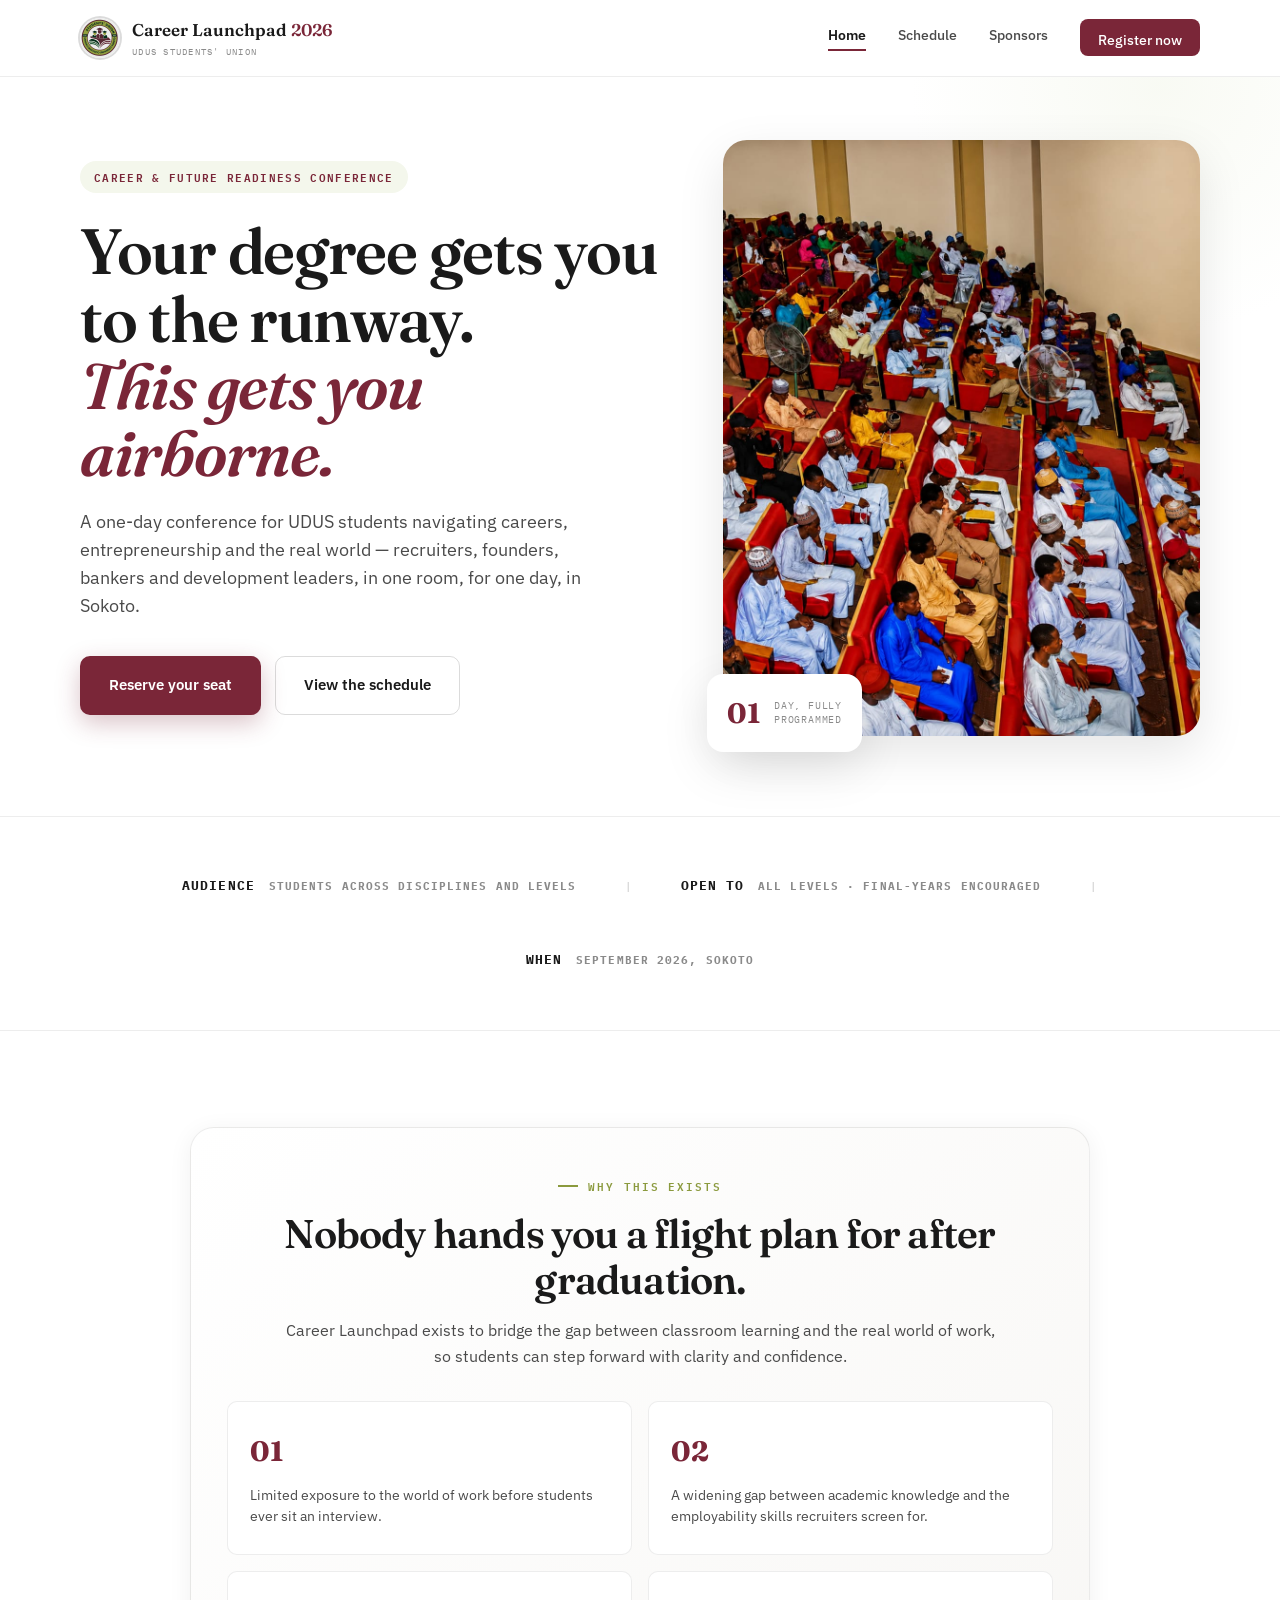
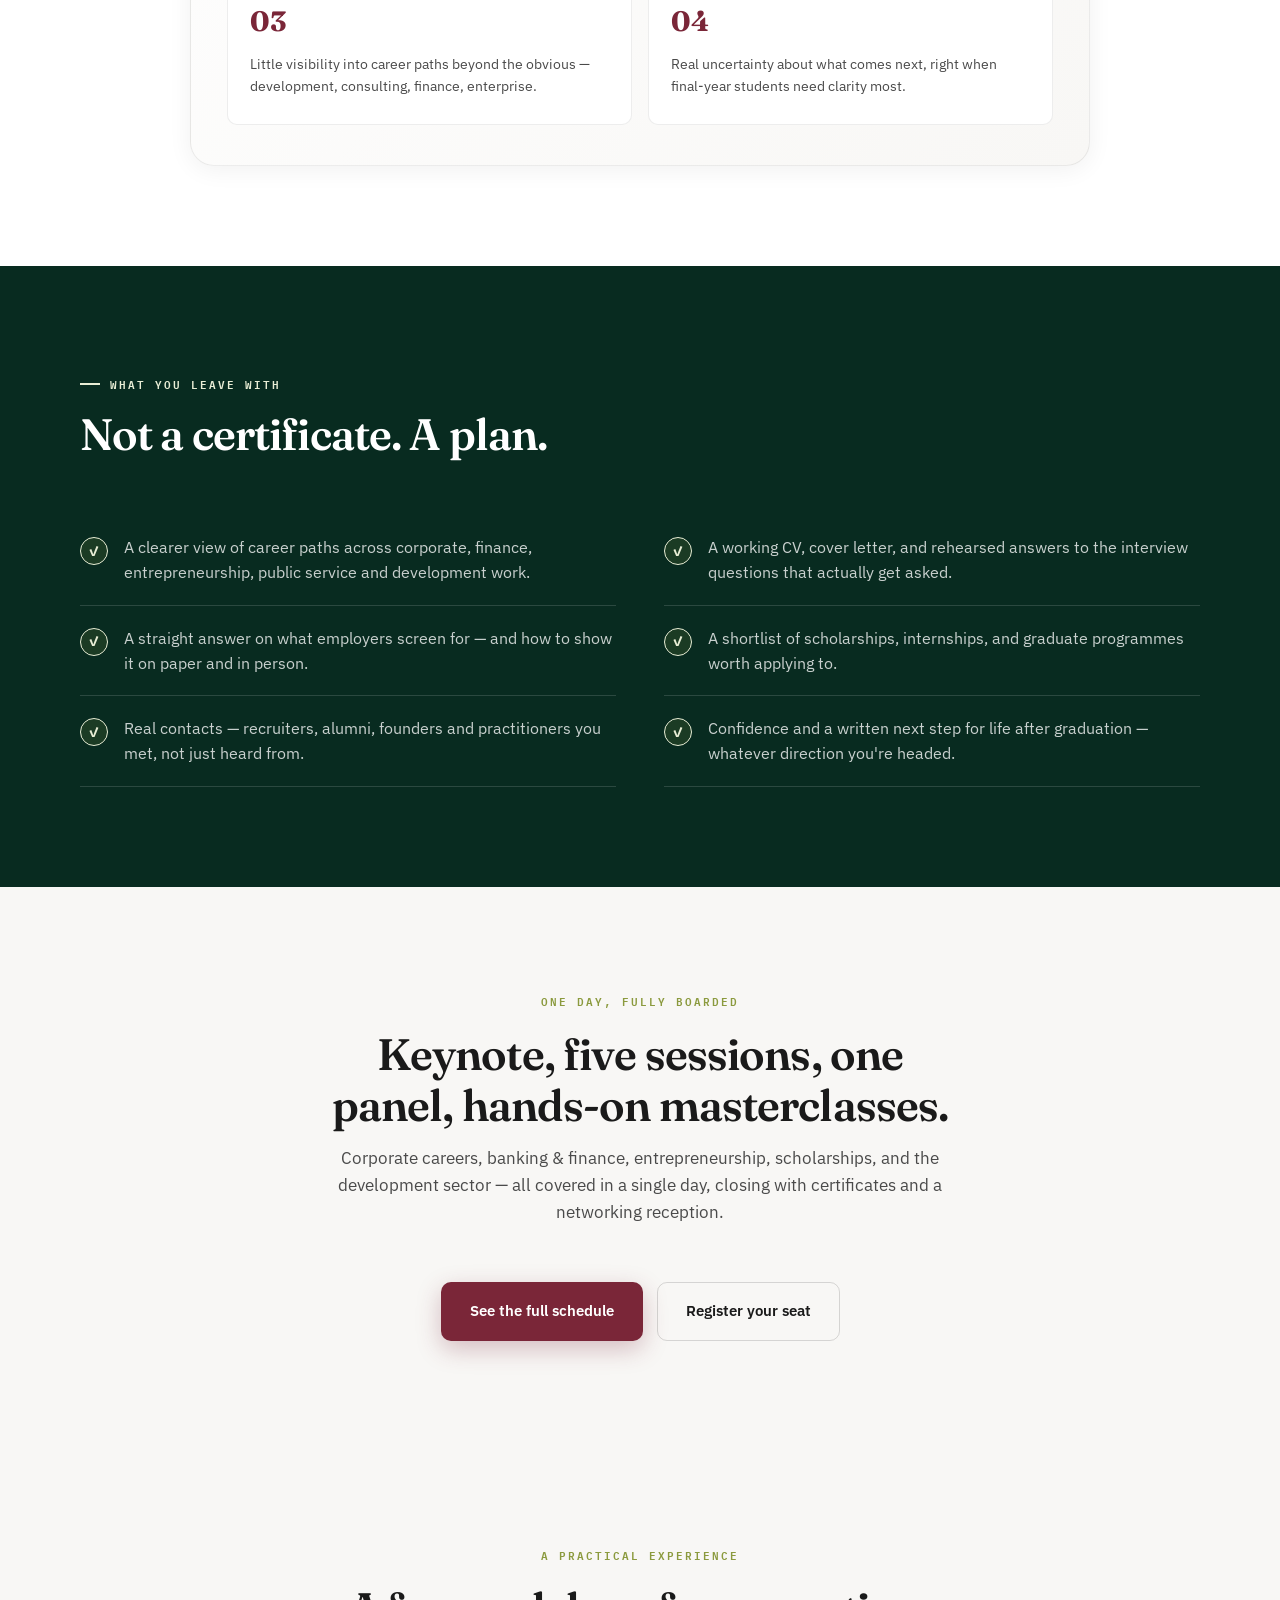
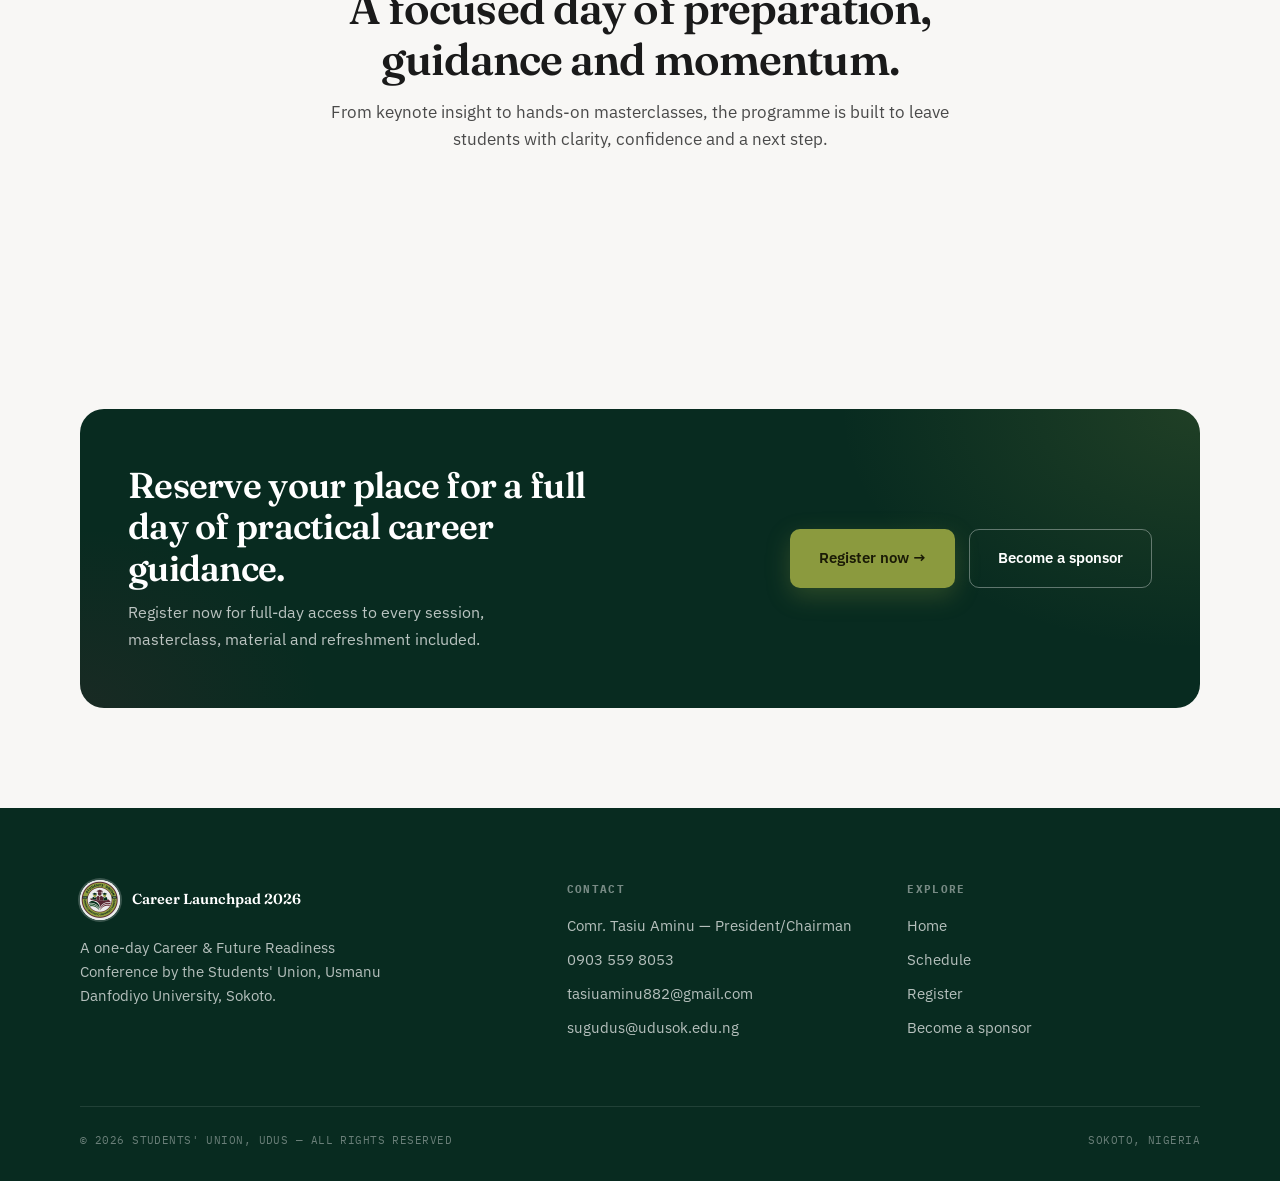
==== commit dcc038c5: "no fee" ====
--- a/index.html
+++ b/index.html
@@ -8,6 +8,8 @@
 <link rel="preconnect" href="https://fonts.googleapis.com">
 <link rel="preconnect" href="https://fonts.gstatic.com" crossorigin>
 <link href="https://fonts.googleapis.com/css2?family=Fraunces:ital,wght@0,500;0,600;0,700;1,500;1,600&family=IBM+Plex+Sans:wght@400;500;600;700&family=IBM+Plex+Mono:wght@400;500;600&display=swap" rel="stylesheet">
+<link rel="icon" href="favicon.ico" sizes="any">
+<link rel="apple-touch-icon" href="images/apple-touch-icon.png">
 <link rel="stylesheet" href="styles.css">
 </head>
 <body>
@@ -16,7 +18,7 @@
 <header class="site">
   <div class="navbar">
     <a href="index.html" class="brandmark">
-      <span class="mark"><img src="images/logo.jpg" alt="UDUS Students' Union crest"></span>
+      <span class="mark"><img src="images/logo.jpg" alt="UDUS Students' Union crest" width="40" height="40" decoding="async"></span>
       <div>Career Launchpad <span style="color:var(--maroon)">2026</span><small>UDUS Students' Union</small></div>
     </a>
     <input type="checkbox" id="navToggle">
@@ -38,7 +40,7 @@
       <h1 class="hero-title">Your degree gets you to the runway.<br><em>This gets you airborne.</em></h1>
       <p class="hero-sub">A one-day conference for UDUS students navigating careers, entrepreneurship and the real world — recruiters, founders, bankers and development leaders, in one room, for one day, in Sokoto.</p>
       <div class="hero-actions">
-        <a href="register.html" class="btn btn-primary">Register now — ₦2,000</a>
+        <a href="register.html" class="btn btn-primary">Reserve your seat</a>
         <a href="schedule.html" class="btn btn-ghost">View the schedule</a>
       </div>
     </div>
@@ -47,7 +49,7 @@
       <div class="img-frame">
         <picture>
           <source media="(max-width: 768px)" srcset="images/hero-mobile.jpg">
-          <img src="images/hero.jpg" alt="Career Launchpad attendees on the UDUS campus" onerror="this.style.display='none'; this.parentElement.classList.remove('loaded');" onload="this.parentElement.classList.add('loaded');">
+          <img src="images/hero.jpg" alt="Career Launchpad attendees on the UDUS campus" width="1254" height="1254" fetchpriority="high" decoding="async" onerror="this.style.display='none'; this.parentElement.classList.remove('loaded');" onload="this.parentElement.classList.add('loaded');">
         </picture>
       </div>
       <div class="hero-badge">
@@ -170,7 +172,7 @@
     <div class="foot-grid">
       <div>
         <a href="index.html" class="brandmark" style="margin-bottom:16px; display:flex;">
-          <span class="mark"><img src="images/logo.jpg" alt="UDUS Students' Union crest"></span>
+          <span class="mark"><img src="images/logo.jpg" alt="UDUS Students' Union crest" width="40" height="40" loading="lazy" decoding="async"></span>
           Career Launchpad 2026
         </a>
         <p style="max-width:320px;">A one-day Career &amp; Future Readiness Conference by the Students' Union, Usmanu Danfodiyo University, Sokoto.</p>
--- a/styles.css
+++ b/styles.css
@@ -179,12 +179,6 @@
 .btn-ghost.on-dark{color:#fff; border-color:rgba(255,255,255,0.35);}
 .btn-ghost.on-dark:hover{background:rgba(255,255,255,0.08);}
 
-.btn-white{
-  background:#fff; color:var(--maroon);
-  box-shadow:0 4px 16px rgba(0,0,0,0.08);
-}
-.btn-white:hover{box-shadow:0 8px 24px rgba(0,0,0,0.12);}
-
 /* Button ripple effect */
 .btn::after{
   content:''; position:absolute; inset:0;
@@ -205,12 +199,6 @@
 .photo-slot img{
   width:100%; height:100%; object-fit:cover; display:block;
   transition:transform .6s cubic-bezier(.22,1,.36,1);
-}
-.photo-slot img.img-loading{
-  opacity:0;
-}
-.photo-slot img.img-loaded{
-  animation:imgFadeIn .6s ease forwards;
 }
 .photo-slot:hover img{transform:scale(1.05);}
 .photo-slot .placeholder{
@@ -230,11 +218,6 @@
   font-family:var(--mono); font-size:9.5px; color:var(--ink-muted);
 }
 .photo-slot.loaded .placeholder{display:none;}
-
-@keyframes imgFadeIn{
-  from{opacity:0; transform:scale(1.02);}
-  to{opacity:1; transform:scale(1);}
-}
 
 .img-frame{
   border-radius:var(--radius-lg);
@@ -447,18 +430,6 @@
   display:flex; gap:14px; margin-top:36px; flex-wrap:wrap;
 }
 
-.hero-meta{
-  display:flex; gap:32px; margin-top:40px; flex-wrap:wrap;
-}
-.hero-meta div{
-  font-family:var(--mono); font-size:11px; color:var(--ink-faint);
-  text-transform:uppercase; letter-spacing:0.08em;
-}
-.hero-meta div b{
-  display:block; font-family:var(--body); font-size:15px; color:var(--ink);
-  font-weight:600; text-transform:none; letter-spacing:0; margin-top:4px;
-}
-
 /* Hero image card */
 .hero-image-wrap{
   position:relative;
@@ -491,8 +462,6 @@
   .page-hero{padding:128px 0 56px;}
   .hero-actions{flex-direction:column; align-items:stretch;}
   .hero-actions .btn{width:100%; justify-content:center;}
-  .hero-meta{gap:16px; margin-top:28px;}
-  .hero-meta div{flex:1 1 100%;}
   .hero-image-wrap .hero-badge{left:10px; right:10px; bottom:-8px; padding:14px 16px;}
   .section-head{margin-bottom:40px;}
   .cta-banner{padding:32px 24px;}
@@ -515,9 +484,7 @@
 .section-head.center{margin-left:auto; margin-right:auto; text-align:center;}
 
 .band-alt{background:var(--bg-soft);}
-.band-warm{background:var(--bg-warm);}
 .band-dark{background:var(--green-deep); color:#fff;}
-.band-maroon{background:var(--maroon); color:#fff;}
 .band-dark .section-head p{color:rgba(255,255,255,0.72);}
 .band-dark h2{color:#fff;}
 
@@ -540,8 +507,6 @@
 .about-head h2{margin-top:16px; font-size:clamp(28px,3.4vw,40px);}
 .about-head p{margin-top:14px; color:var(--ink-soft); font-size:16px;}
 
-.about-image{aspect-ratio:3/4; border-radius:var(--radius-lg); overflow:hidden; box-shadow:var(--shadow-lg);}
-.about-image img{width:100%; height:100%; object-fit:cover;}
 
 .stat-grid-2{display:grid; grid-template-columns:repeat(2,1fr); gap:16px; margin-top:32px;}
 @media (max-width:900px){ .about-intro-card{padding:32px 24px;} }
@@ -652,11 +617,7 @@
 /* ==========================================================================
    GALLERY
    ========================================================================== */
-.gallery-grid{display:grid; grid-template-columns:repeat(4,1fr); gap:16px;}
-@media (max-width:900px){ .gallery-grid{grid-template-columns:repeat(2,1fr);} }
-
-.gallery-grid .photo-slot{aspect-ratio:1/1; border-radius:var(--radius);}
-.gallery-grid .photo-slot .placeholder{border-radius:var(--radius);}
+
 
 /* ==========================================================================
    CTA BANNER
@@ -678,19 +639,9 @@
 .cta-banner p{color:rgba(255,255,255,0.72); margin-top:10px; max-width:440px; font-size:16px;}
 .cta-actions{display:flex; gap:14px; flex-wrap:wrap;}
 
-/* Inline CTA (light background) */
-.inline-cta{
-  background:var(--bg-soft); border-radius:var(--radius-lg);
-  padding:48px 40px;
-  display:flex; align-items:center; justify-content:space-between; gap:32px; flex-wrap:wrap;
-}
-.inline-cta h3{font-size:clamp(22px,2.8vw,30px);}
-.inline-cta p{color:var(--ink-soft); margin-top:8px; max-width:420px;}
-
 /* ==========================================================================
    REGISTRATION / GOOGLE FORM
    ========================================================================== */
-.reg-hero{padding:160px 0 80px; background:var(--bg); border-bottom:1px solid var(--line);}
 
 .reg-card{
   max-width:640px; margin:0 auto;
@@ -702,11 +653,13 @@
 }
 @media (max-width:560px){ .reg-card{padding:36px 24px;} }
 
-.reg-card .price{
-  font-family:var(--display); font-size:56px; font-weight:700; color:var(--maroon);
-  line-height:1;
-}
-.reg-card .price-note{
+.reg-card .reg-headline{
+  font-family:var(--display); font-size:40px; font-weight:700; color:var(--maroon);
+  line-height:1.1; letter-spacing:-0.02em;
+}
+@media (max-width:560px){ .reg-card .reg-headline{font-size:32px;} }
+
+.reg-card .reg-note{
   font-family:var(--mono); font-size:11px; letter-spacing:0.1em;
   text-transform:uppercase; color:var(--ink-faint); margin-top:8px;
 }
@@ -858,13 +811,6 @@
   text-transform:uppercase; color:rgba(255,255,255,0.55); margin-top:6px;
 }
 
-/* Light version */
-.countdown-light .cd-box .cd-num{
-  color:var(--maroon);
-  background:var(--olive-light); border:1px solid var(--olive-soft);
-}
-.countdown-light .cd-box .cd-lbl{color:var(--ink-faint);}
-
 /* ==========================================================================
    PAGE HERO
    ========================================================================== */
@@ -1015,213 +961,6 @@
 .mb-8{margin-bottom:8px;} .mb-16{margin-bottom:16px;} .mb-24{margin-bottom:24px;} .mb-32{margin-bottom:32px;} .mb-48{margin-bottom:48px;}
 
 /* ==========================================================================
-   FLOATING PARTICLES (subtle background decoration)
-   ========================================================================== */
-.particles-bg{
-  position:absolute; inset:0; overflow:hidden; pointer-events:none; z-index:0;
-}
-.particles-bg .particle{
-  position:absolute; border-radius:50%; opacity:0.06;
-  animation:particleFloat 20s ease-in-out infinite;
-}
-.particles-bg .particle:nth-child(1){width:300px; height:300px; background:var(--olive); top:10%; left:-5%; animation-delay:0s; animation-duration:25s;}
-.particles-bg .particle:nth-child(2){width:200px; height:200px; background:var(--maroon); top:60%; right:-3%; animation-delay:-5s; animation-duration:20s;}
-.particles-bg .particle:nth-child(3){width:150px; height:150px; background:var(--green); bottom:10%; left:30%; animation-delay:-10s; animation-duration:22s;}
-
-@keyframes particleFloat{
-  0%, 100%{transform:translateY(0) translateX(0);}
-  25%{transform:translateY(-20px) translateX(10px);}
-  50%{transform:translateY(10px) translateX(-15px);}
-  75%{transform:translateY(-15px) translateX(5px);}
-}
-
-/* ==========================================================================
-   BOARDING PASS
-   ========================================================================== */
-.boarding-pass{
-  max-width:520px;
-  margin:0 auto;
-  background:linear-gradient(180deg, #fff 0%, #faf9f7 100%);
-  border-radius:var(--radius-lg);
-  box-shadow:0 20px 60px rgba(0,0,0,0.1), 0 0 0 1px rgba(0,0,0,0.06);
-  overflow:hidden;
-  position:relative;
-}
-.boarding-pass::before{
-  content:''; position:absolute; top:0; left:0; right:0; height:4px;
-  background:linear-gradient(90deg, var(--maroon), var(--olive), var(--green));
-}
-
-/* Header */
-.bp-header{
-  display:flex; align-items:center; justify-content:space-between;
-  padding:20px 28px 16px;
-  border-bottom:1px dashed var(--line);
-}
-.bp-airline{
-  display:flex; align-items:center; gap:10px;
-}
-.bp-logo{
-  width:32px; height:32px; border-radius:50%;
-  background:var(--maroon); color:#fff;
-  display:flex; align-items:center; justify-content:center;
-  font-size:16px;
-}
-.bp-airline-name{
-  font-family:var(--mono); font-size:11px; letter-spacing:0.14em;
-  text-transform:uppercase; color:var(--ink-faint); font-weight:600;
-}
-.bp-class{
-  font-family:var(--mono); font-size:10px; letter-spacing:0.1em;
-  text-transform:uppercase; color:var(--olive); font-weight:600;
-  background:var(--olive-light); padding:4px 10px; border-radius:4px;
-}
-
-/* Body */
-.bp-body{padding:28px;}
-
-/* Route */
-.bp-route{
-  display:flex; align-items:center; justify-content:space-between;
-  gap:16px; margin-bottom:28px;
-}
-.bp-station{text-align:center;}
-.bp-station .bp-code{
-  font-family:var(--display); font-size:36px; font-weight:700;
-  color:var(--ink); line-height:1;
-}
-.bp-station .bp-city{
-  font-family:var(--mono); font-size:10px; letter-spacing:0.1em;
-  text-transform:uppercase; color:var(--ink-faint); margin-top:4px;
-}
-.bp-flight{
-  display:flex; flex-direction:column; align-items:center; gap:6px;
-  flex:1;
-}
-.bp-plane-icon{
-  font-size:20px; color:var(--maroon); opacity:0.6;
-  transform:rotate(45deg);
-}
-.bp-flight-num{
-  font-family:var(--mono); font-size:11px; letter-spacing:0.08em;
-  color:var(--ink-faint); font-weight:600;
-}
-
-/* Details grid */
-.bp-details{
-  display:grid; grid-template-columns:repeat(4, 1fr); gap:16px;
-  margin-bottom:28px;
-}
-.bp-detail{text-align:center;}
-.bp-detail .bp-label{
-  font-family:var(--mono); font-size:9px; letter-spacing:0.12em;
-  text-transform:uppercase; color:var(--ink-faint); margin-bottom:4px;
-}
-.bp-detail .bp-value{
-  font-family:var(--display); font-size:18px; font-weight:600;
-  color:var(--ink);
-}
-
-/* Barcode */
-.bp-barcode{
-  background:var(--bg-soft); border-radius:var(--radius-sm);
-  padding:20px; text-align:center;
-}
-.bp-barcode-lines{
-  display:flex; align-items:flex-end; justify-content:center;
-  gap:2px; height:48px; margin-bottom:8px;
-}
-.bp-barcode-lines span{
-  display:block; background:var(--ink);
-  width:3px; border-radius:1px;
-}
-.bp-barcode-lines span:nth-child(odd){height:70%;}
-.bp-barcode-lines span:nth-child(even){height:100%;}
-.bp-barcode-lines span:nth-child(3n){height:50%;}
-.bp-barcode-lines span:nth-child(5n){height:85%;}
-.bp-barcode-num{
-  font-family:var(--mono); font-size:10px; letter-spacing:0.12em;
-  color:var(--ink-faint);
-}
-
-/* Perforation */
-.bp-perforation{
-  display:flex; align-items:center; justify-content:space-between;
-  padding:0 28px; margin:4px 0;
-  position:relative;
-}
-.bp-perforation::before{
-  content:''; position:absolute; left:0; right:0; top:50%;
-  border-top:1px dashed var(--line-strong);
-}
-.bp-perforation span{
-  width:8px; height:16px; background:var(--bg);
-  border-radius:50%; position:relative; z-index:1;
-}
-.bp-perforation span:nth-child(odd){margin-top:-2px;}
-.bp-perforation span:nth-child(even){margin-bottom:-2px;}
-
-/* Stub */
-.bp-stub{
-  display:flex; align-items:center; justify-content:space-between;
-  gap:20px; padding:20px 28px;
-  background:var(--bg-soft); border-top:1px dashed var(--line);
-}
-.bp-stub-left{flex:1;}
-.bp-stub-label{
-  font-family:var(--mono); font-size:10px; letter-spacing:0.1em;
-  text-transform:uppercase; color:var(--ink-faint); margin-bottom:4px;
-}
-.bp-stub-price{
-  font-family:var(--display); font-size:32px; font-weight:700;
-  color:var(--maroon); line-height:1;
-}
-.bp-stub-note{
-  font-size:13px; color:var(--ink-faint); margin-top:4px;
-}
-.bp-stub-right{flex:none;}
-.bp-cta{
-  padding:14px 28px; font-size:15px;
-}
-
-/* Features */
-.bp-features{
-  padding:24px 28px;
-  display:grid; gap:12px;
-  border-top:1px solid var(--line);
-}
-.bp-feature{
-  display:flex; align-items:flex-start; gap:12px;
-  font-size:14px; color:var(--ink-soft); line-height:1.55;
-}
-.bp-check{
-  flex:none; width:20px; height:20px; border-radius:50%;
-  background:var(--olive-light); color:var(--olive);
-  display:flex; align-items:center; justify-content:center;
-  font-size:11px; font-weight:700; margin-top:1px;
-}
-
-/* Disclaimer */
-.bp-disclaimer{
-  padding:0 28px 24px;
-  font-size:12px; color:var(--ink-faint); text-align:center;
-  line-height:1.6;
-}
-
-/* Boarding pass mobile */
-@media (max-width:560px){
-  .bp-body{padding:20px;}
-  .bp-header{padding:16px 20px 12px;}
-  .bp-stub{padding:16px 20px; flex-direction:column; align-items:stretch; text-align:center;}
-  .bp-stub-right{width:100%;}
-  .bp-cta{width:100%;}
-  .bp-details{grid-template-columns:repeat(2, 1fr); gap:12px;}
-  .bp-features{padding:20px;}
-  .bp-disclaimer{padding:0 20px 20px;}
-  .bp-perforation{padding:0 20px;}
-}
-
-/* ==========================================================================
    RESPONSIVE TWEAKS
    ========================================================================== */
 @media (max-width:480px){
@@ -1230,9 +969,7 @@
   .cta-actions{flex-direction:column; width:100%;}
   .cta-actions .btn{width:100%; justify-content:center;}
   .cta-banner{padding:40px 28px;}
-  .inline-cta{padding:36px 24px;}
   .page-hero{padding:130px 0 50px;}
-  .reg-hero{padding:130px 0 60px;}
   .modal{padding:28px 22px;}
   .home-hero::before{display:none;}
 }
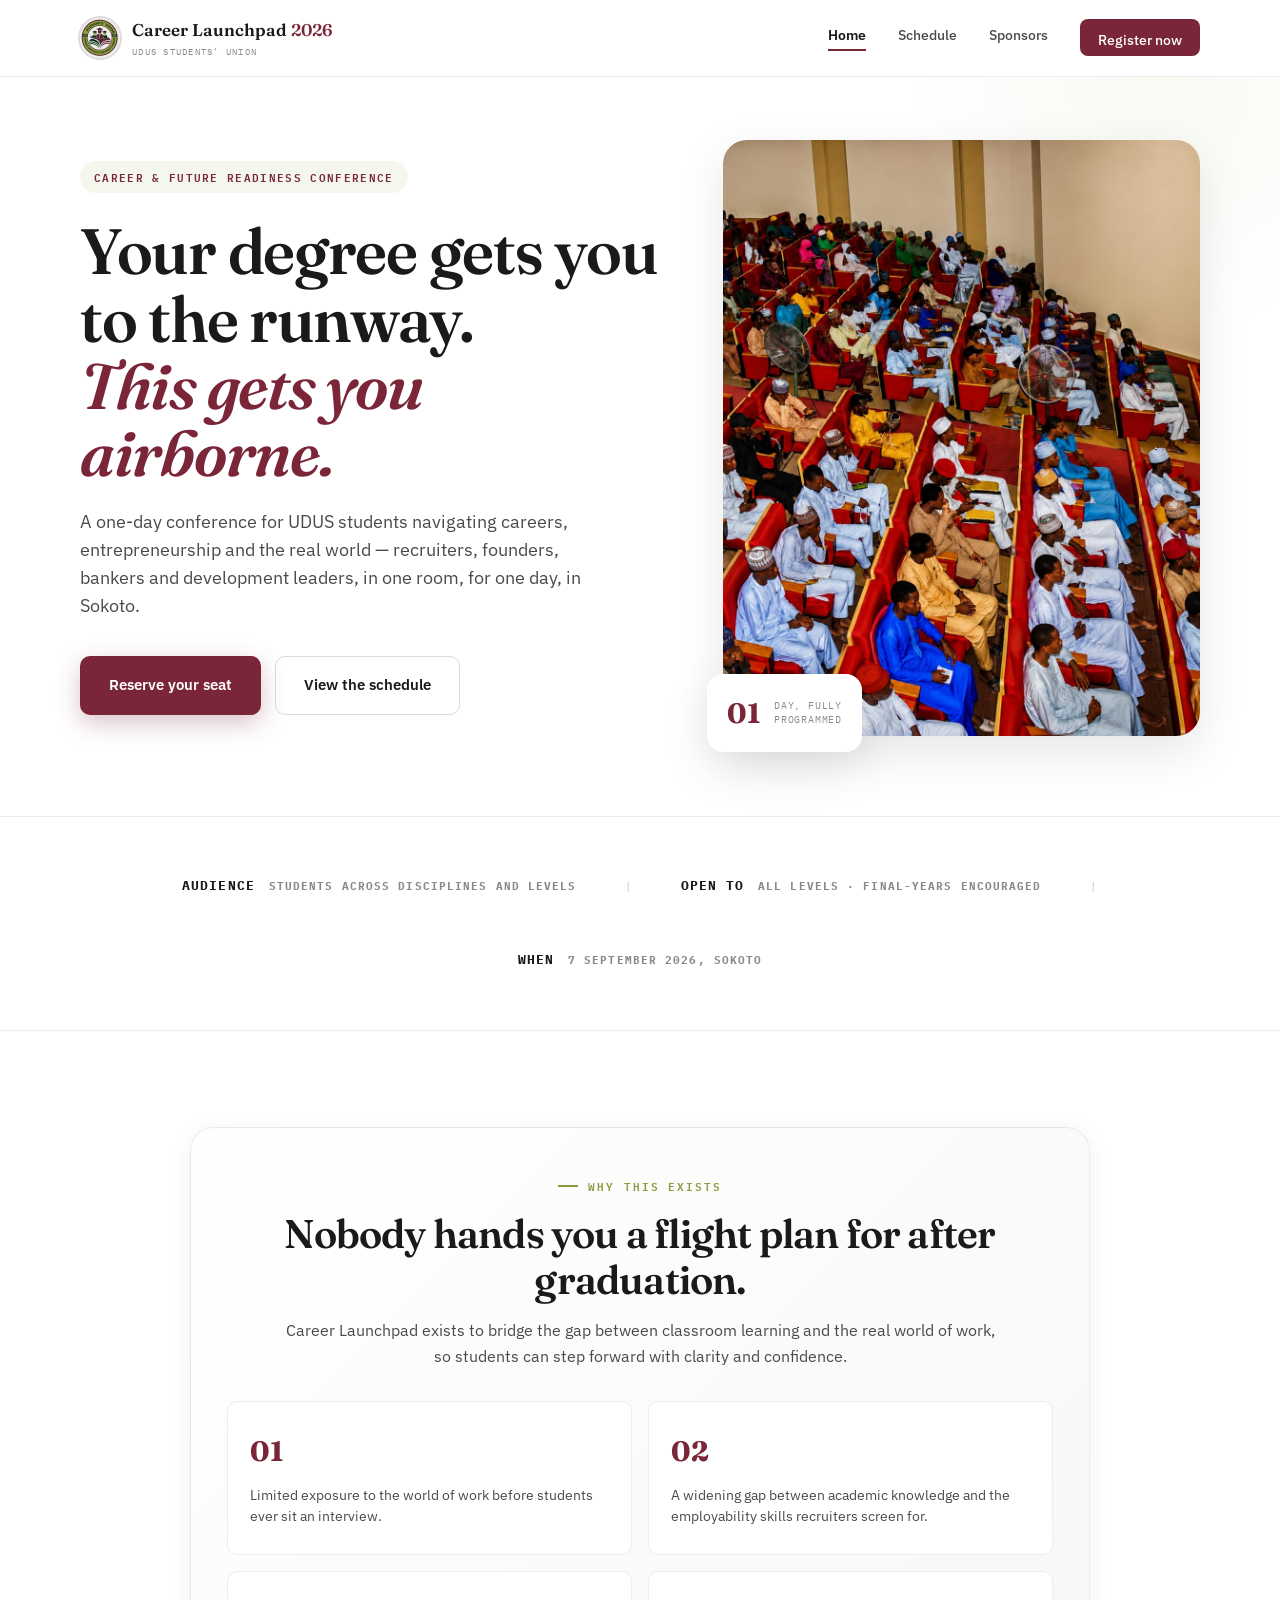
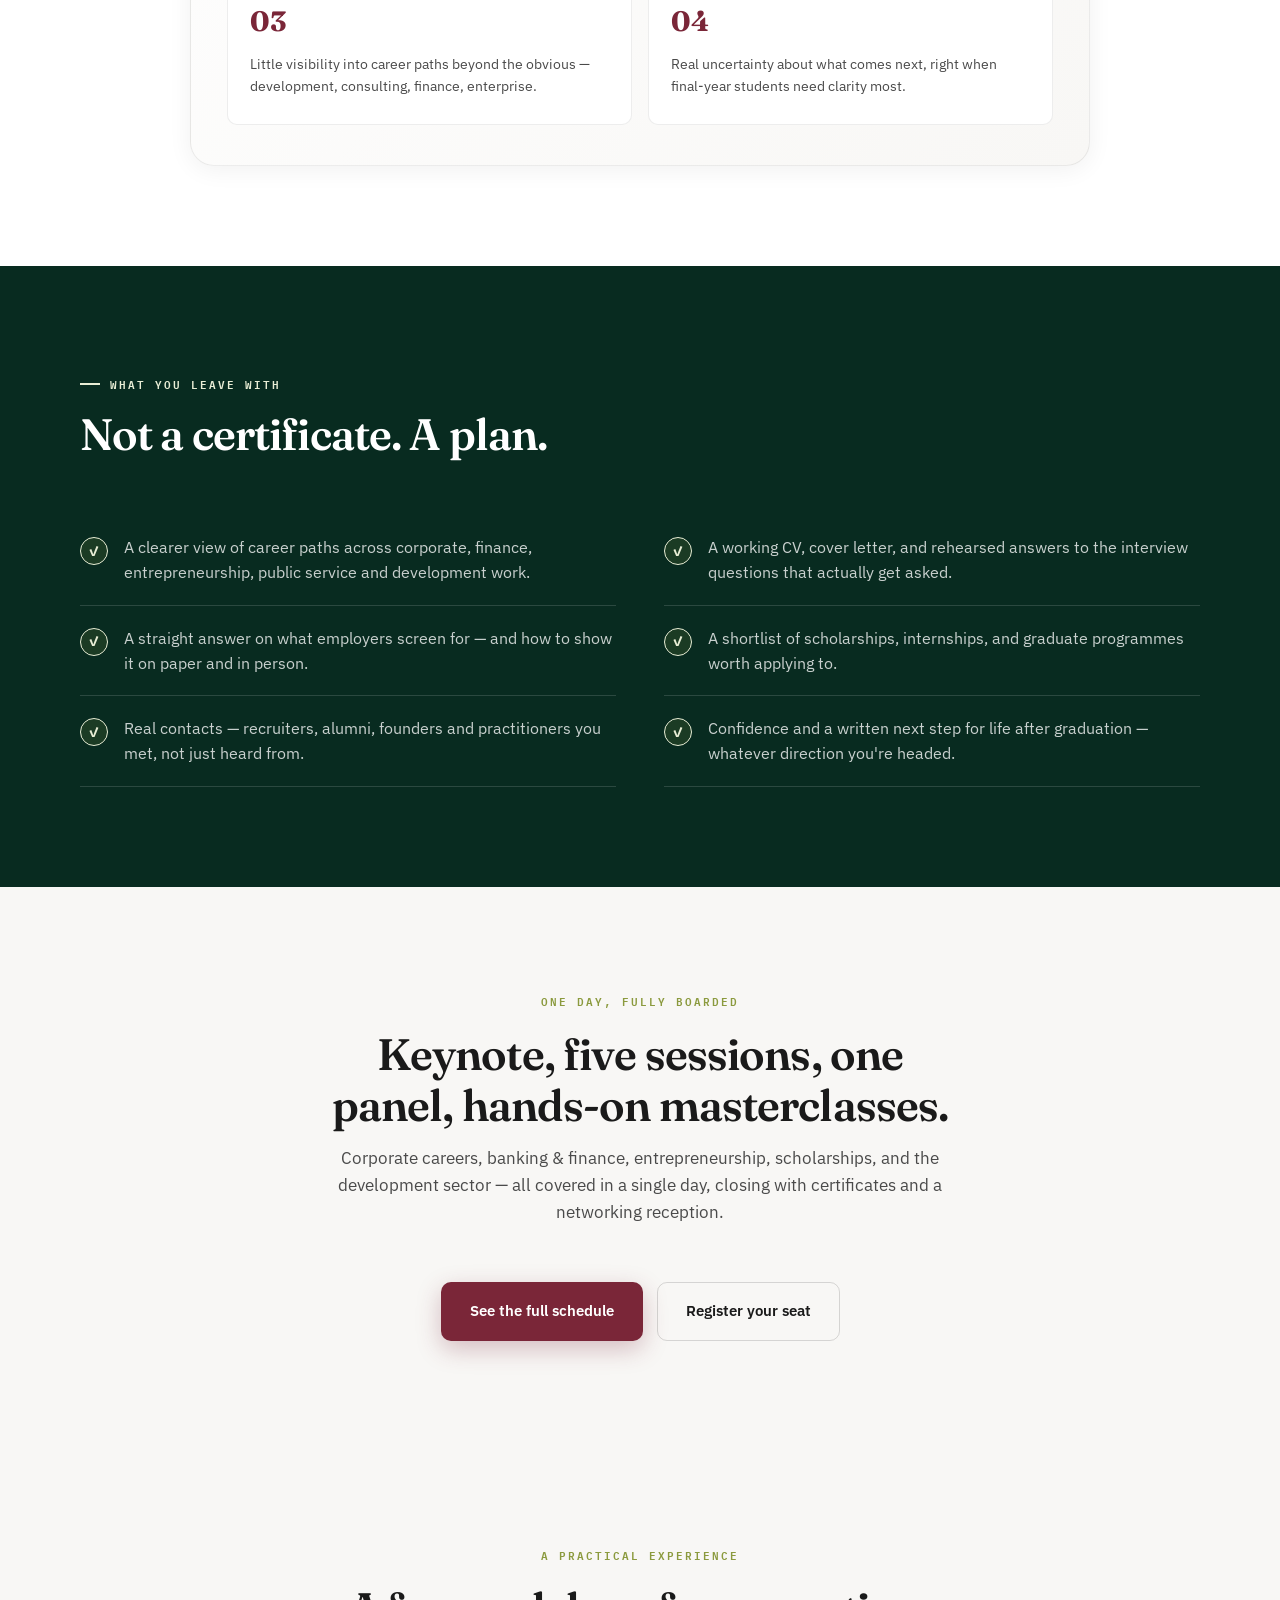
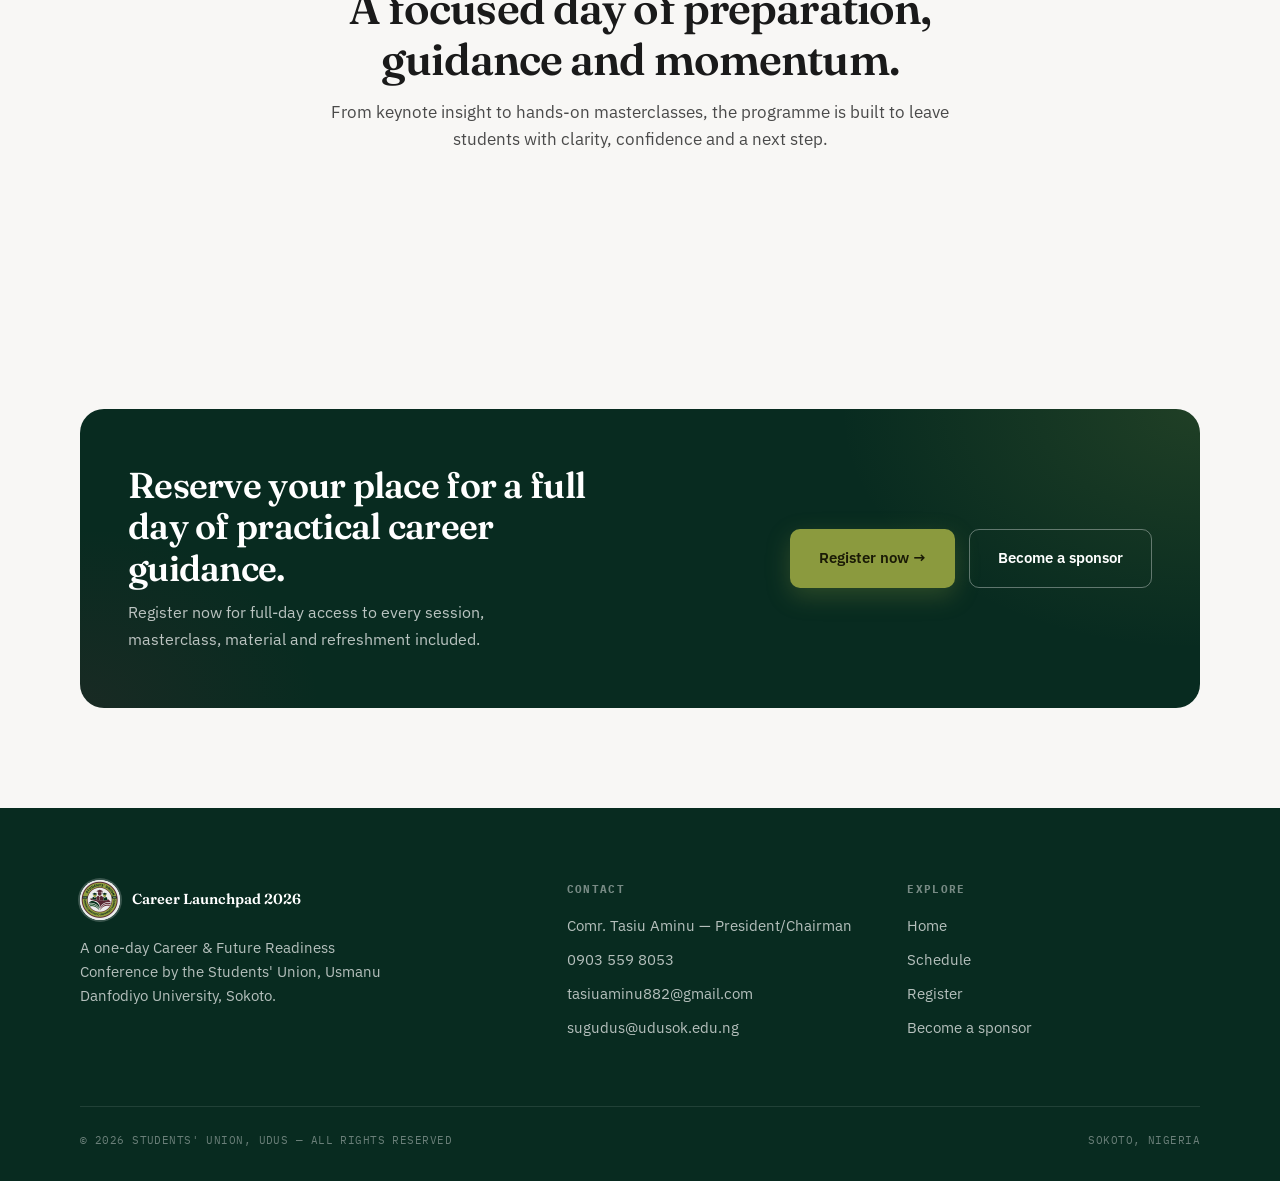
==== commit bcfbac4a: "date fix" ====
--- a/index.html
+++ b/index.html
@@ -68,7 +68,7 @@
       <span style="color:var(--line-strong);">|</span>
       <span><strong>Open to</strong> All levels · final-years encouraged</span>
       <span style="color:var(--line-strong);">|</span>
-      <span><strong>When</strong> September 2026, Sokoto</span>
+      <span><strong>When</strong> 7 September 2026, Sokoto</span>
     </div>
   </div>
 </section>
--- a/styles.css
+++ b/styles.css
@@ -47,6 +47,9 @@
 }
 
 *{box-sizing:border-box; margin:0; padding:0;}
+/* Author display rules (e.g. .modal form{display:grid}) otherwise beat the UA
+   [hidden] rule, so the attribute must win explicitly. */
+[hidden]{display:none !important;}
 html{scroll-behavior:smooth;}
 body{
   background:var(--bg);
@@ -224,6 +227,7 @@
   overflow:hidden;
   box-shadow:var(--shadow-lg);
 }
+.img-frame picture, .photo-slot picture{display:block; width:100%; height:100%;}
 .img-frame img{width:100%; height:100%; object-fit:cover; display:block;}
 
 /* ==========================================================================
@@ -910,6 +914,23 @@
   transition:background .2s ease;
 }
 .modal .submit-btn:hover{background:var(--maroon-light);}
+.modal .submit-btn:disabled{background:var(--ink-muted); cursor:not-allowed;}
+
+/* Post-submit confirmation state */
+.modal-success{text-align:center; padding:8px 0 4px;}
+.modal-success .success-mark{
+  width:56px; height:56px; border-radius:50%; margin:0 auto 18px;
+  background:var(--olive-light); border:1.5px solid var(--olive); color:var(--olive);
+  display:flex; align-items:center; justify-content:center; font-size:26px; font-weight:700;
+}
+.modal-success .sub{margin:6px 0 24px;}
+.modal-success .btn{width:100%;}
+.modal-success .success-dismiss{
+  margin-top:14px; background:none; border:none;
+  font-family:var(--mono); font-size:11px; letter-spacing:0.1em; text-transform:uppercase;
+  color:var(--ink-faint); text-decoration:underline; text-underline-offset:3px;
+}
+.modal-success .success-dismiss:hover{color:var(--ink);}
 
 /* ==========================================================================
    FORM FIELDS
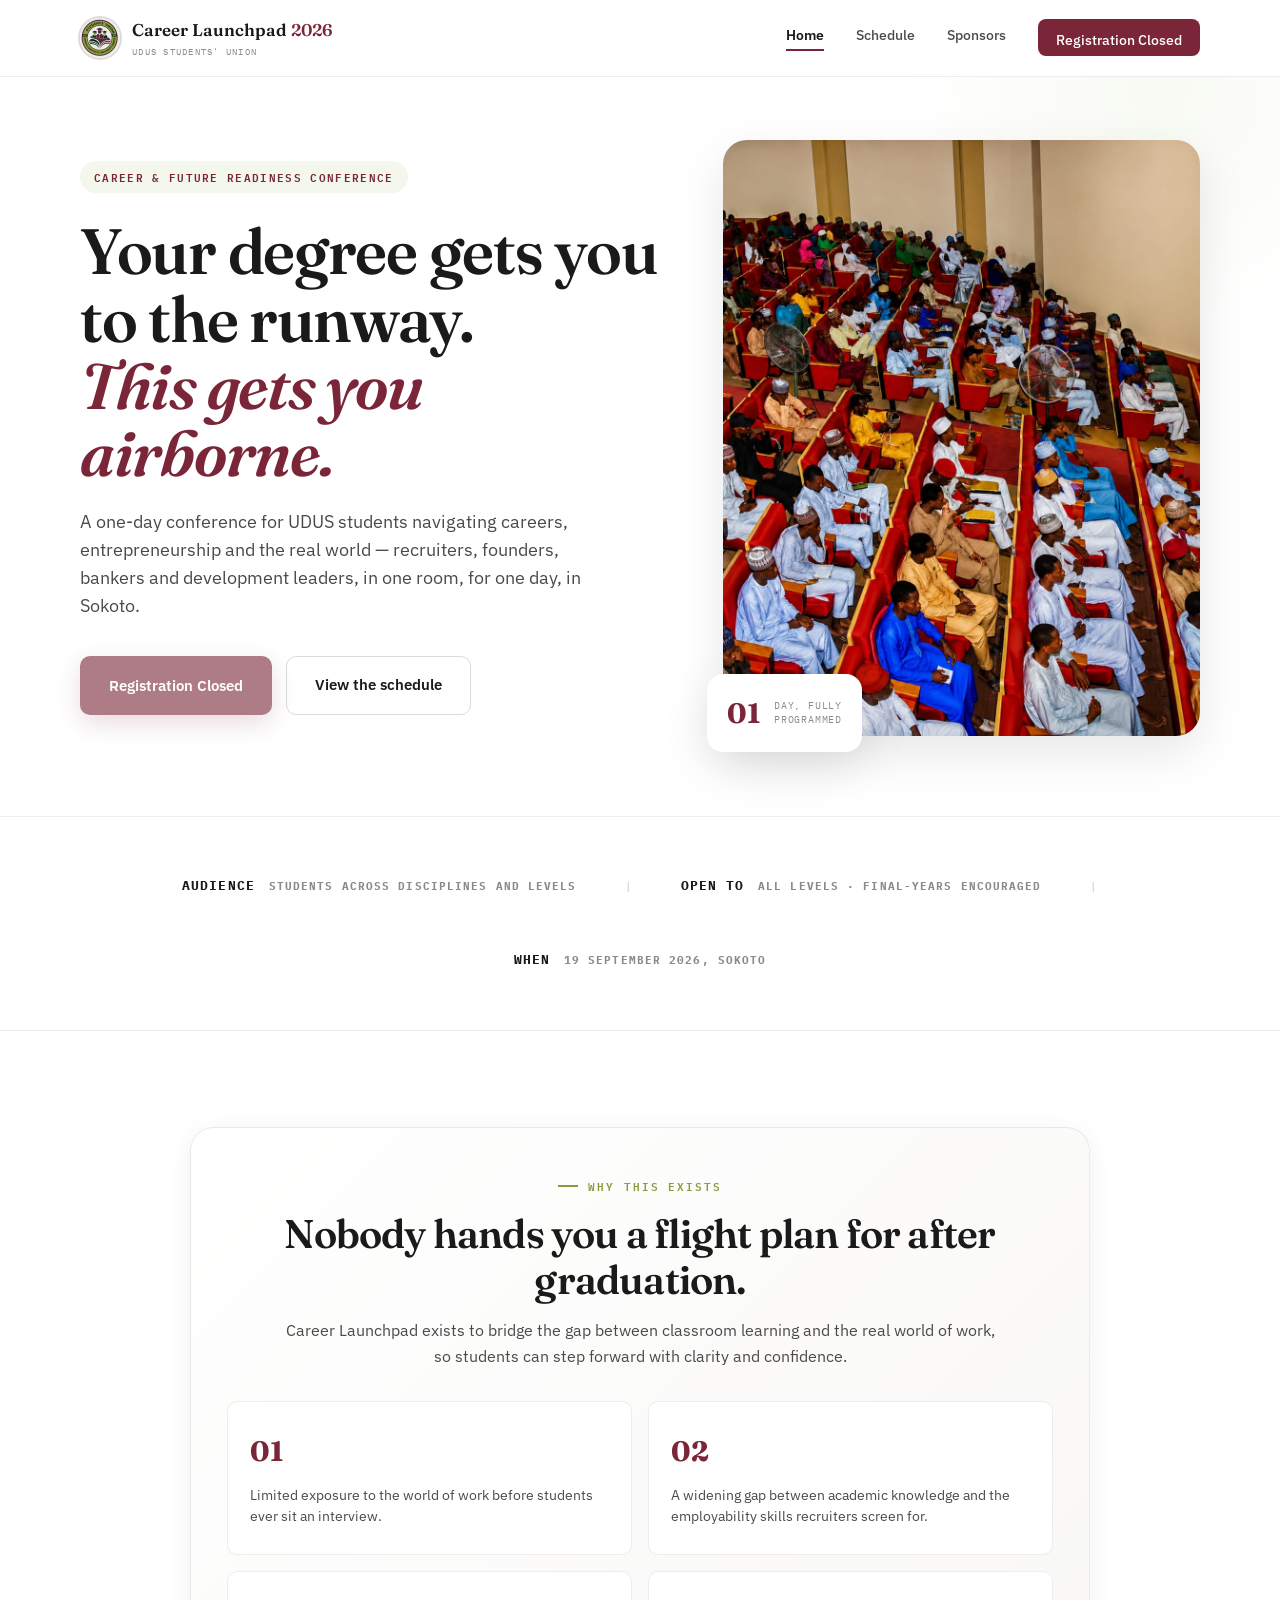
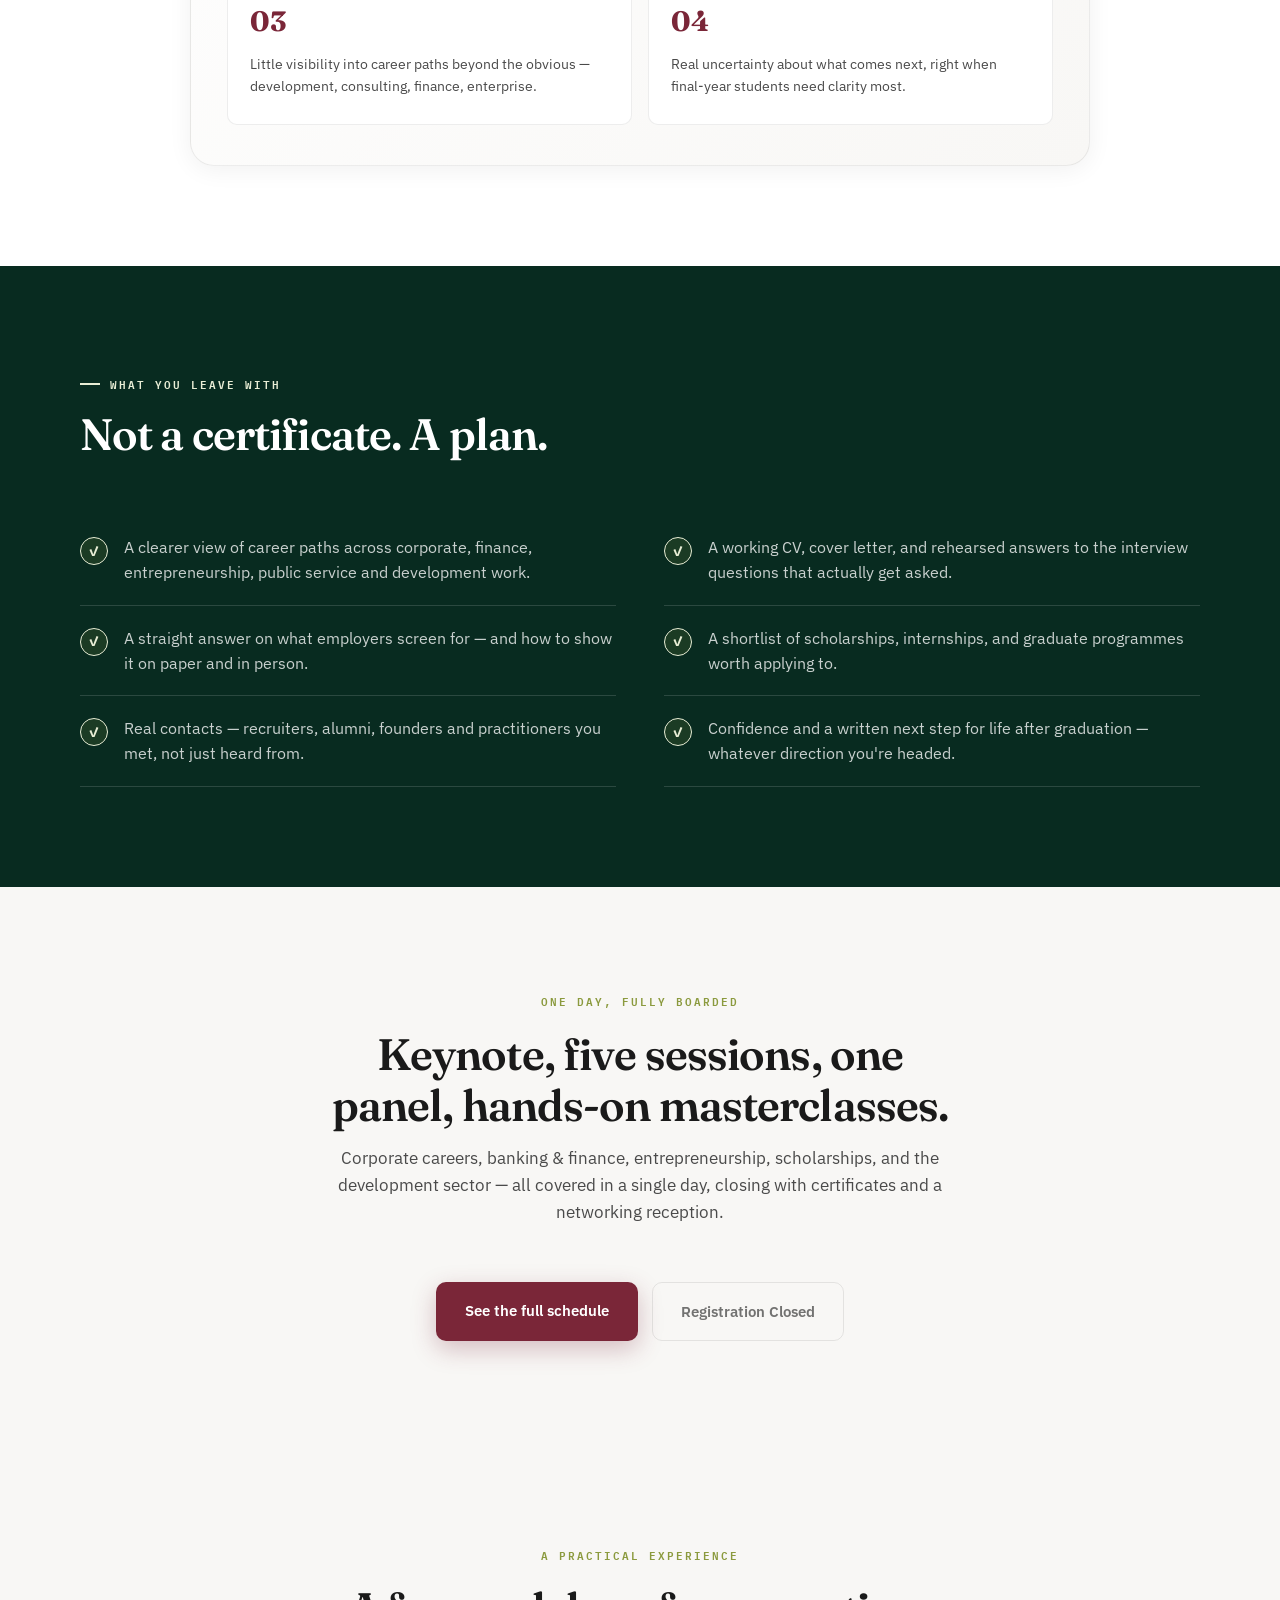
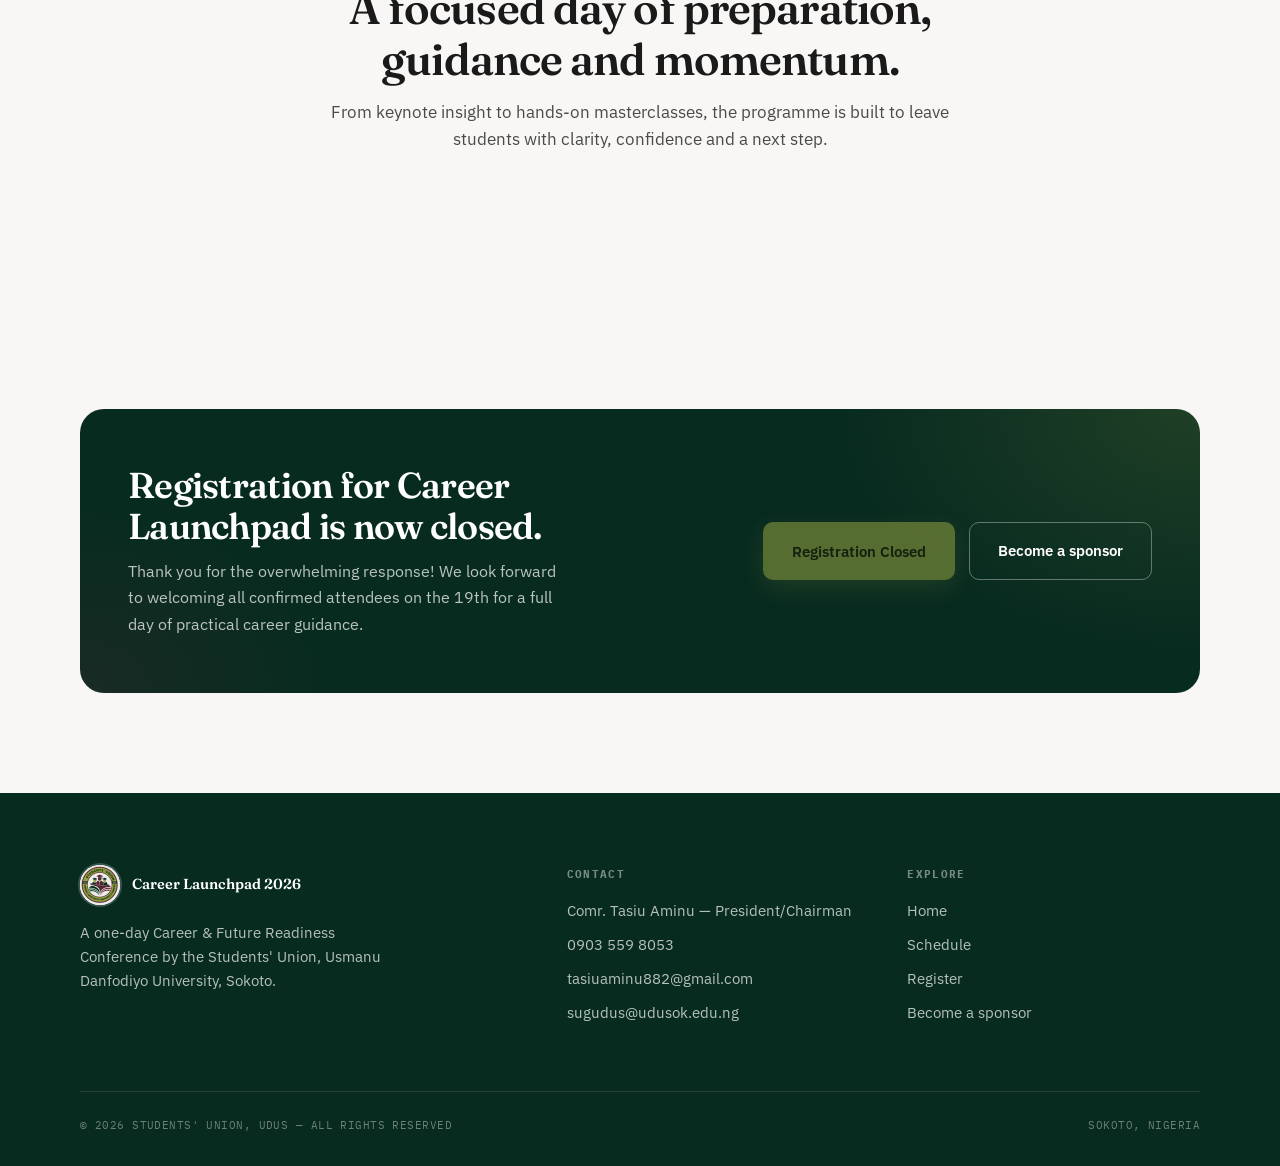
==== commit 58a46ab2: "registration closed" ====
--- a/index.html
+++ b/index.html
@@ -26,7 +26,7 @@
       <a href="index.html" class="active">Home</a>
       <a href="schedule.html">Schedule</a>
       <a href="sponsors.html">Sponsors</a>
-      <a href="register.html" class="nav-cta">Register now</a>
+      <a href="register.html" class="nav-cta">Registration Closed</a>
     </nav>
     <label for="navToggle" class="burger"><span></span><span></span><span></span></label>
   </div>
@@ -40,7 +40,7 @@
       <h1 class="hero-title">Your degree gets you to the runway.<br><em>This gets you airborne.</em></h1>
       <p class="hero-sub">A one-day conference for UDUS students navigating careers, entrepreneurship and the real world — recruiters, founders, bankers and development leaders, in one room, for one day, in Sokoto.</p>
       <div class="hero-actions">
-        <a href="register.html" class="btn btn-primary">Reserve your seat</a>
+        <button class="btn btn-primary" disabled style="opacity: 0.6; cursor: not-allowed;">Registration Closed</button>
         <a href="schedule.html" class="btn btn-ghost">View the schedule</a>
       </div>
     </div>
@@ -68,7 +68,7 @@
       <span style="color:var(--line-strong);">|</span>
       <span><strong>Open to</strong> All levels · final-years encouraged</span>
       <span style="color:var(--line-strong);">|</span>
-      <span><strong>When</strong> 7 September 2026, Sokoto</span>
+      <span><strong>When</strong> 19 September 2026, Sokoto</span>
     </div>
   </div>
 </section>
@@ -134,7 +134,7 @@
     </div>
     <div class="hero-actions reveal" style="justify-content:center;">
       <a href="schedule.html" class="btn btn-primary">See the full schedule</a>
-      <a href="register.html" class="btn btn-ghost">Register your seat</a>
+      <button class="btn btn-ghost" disabled style="opacity: 0.6; cursor: not-allowed;">Registration Closed</button>
     </div>
   </div>
 </section>
@@ -155,11 +155,11 @@
   <div class="wrap">
     <div class="cta-banner reveal">
       <div>
-        <h3>Reserve your place for a full day of practical career guidance.</h3>
-        <p>Register now for full-day access to every session, masterclass, material and refreshment included.</p>
+        <h3>Registration for Career Launchpad is now closed.</h3>
+        <p>Thank you for the overwhelming response! We look forward to welcoming all confirmed attendees on the 19th for a full day of practical career guidance.</p>
       </div>
       <div class="cta-actions">
-        <a href="register.html" class="btn btn-olive">Register now →</a>
+        <button class="btn btn-olive" disabled style="opacity: 0.6; cursor: not-allowed;">Registration Closed</button>
         <a href="sponsors.html" class="btn btn-ghost on-dark">Become a sponsor</a>
       </div>
     </div>
